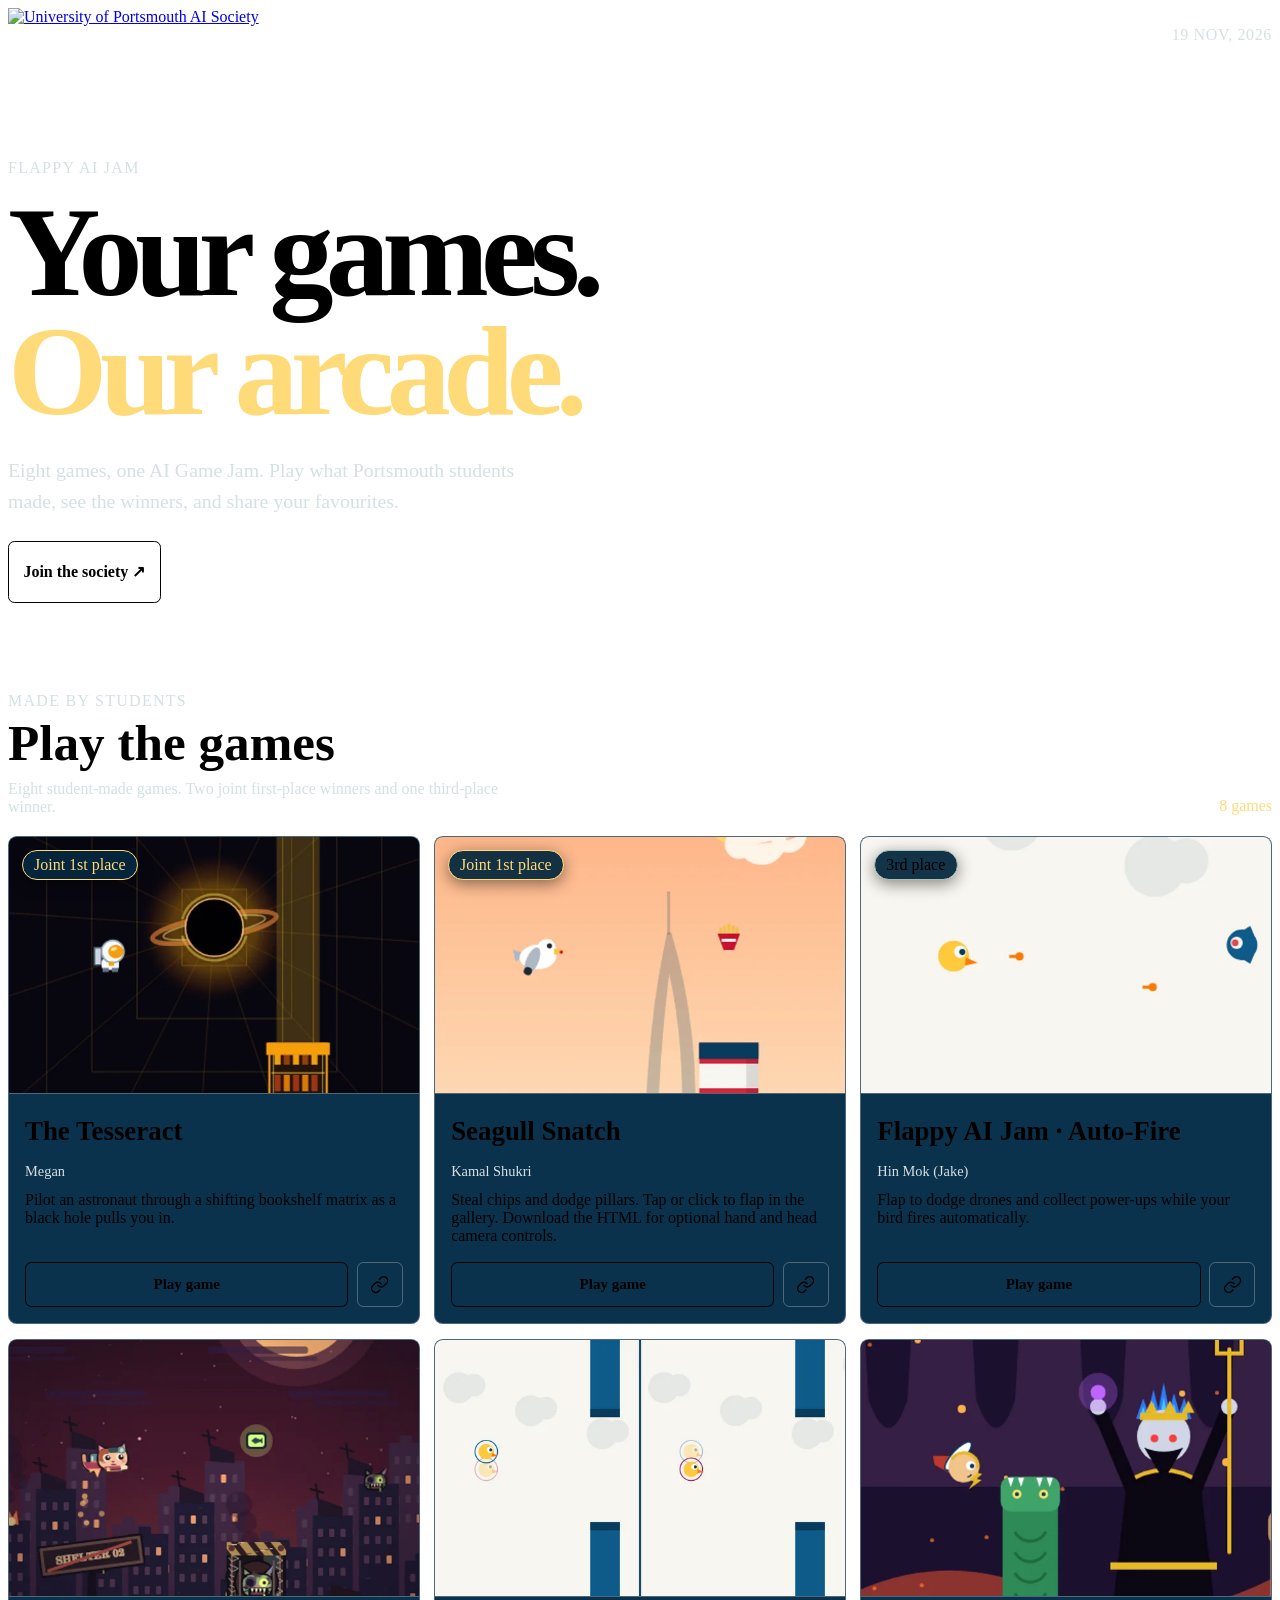
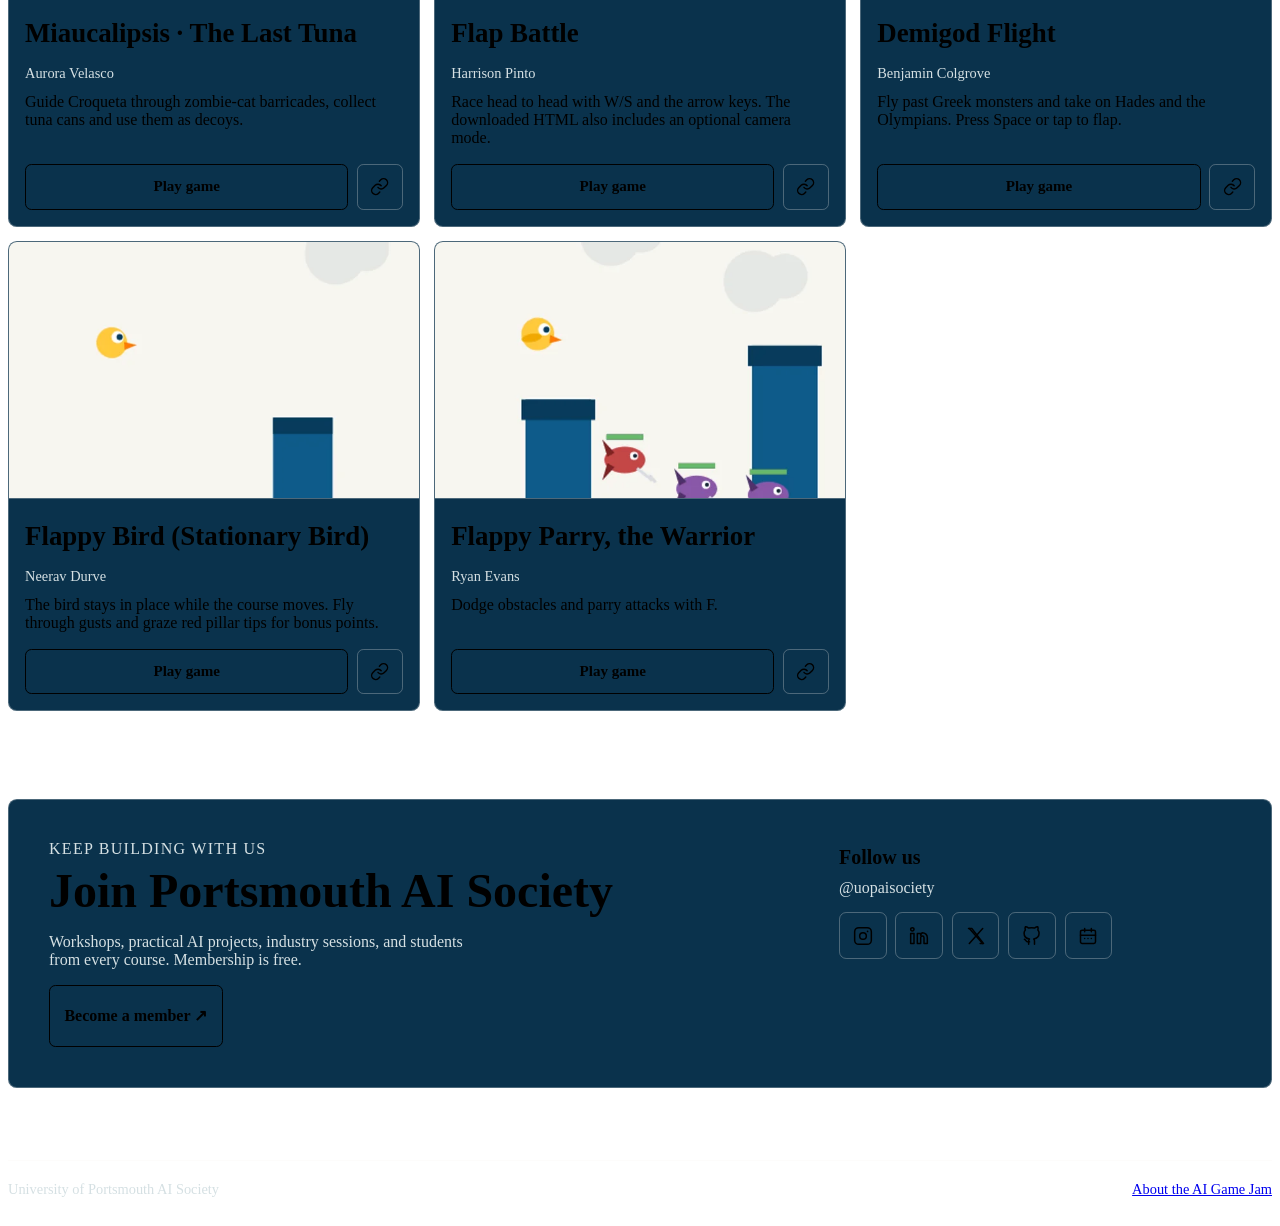
==== games.html @ a6f4c64a "Improve gallery loading fallback, compact date and icon-based social links" ====
<!doctype html>
<html lang="en-GB">
<head>
  <meta charset="utf-8">
  <meta name="viewport" content="width=device-width, initial-scale=1">
  <meta name="theme-color" content="#06283F">
  <meta name="description" content="Play and share every student-built game from the University of Portsmouth AI Society Flappy AI Jam.">
  <meta property="og:type" content="website">
  <meta property="og:title" content="Flappy AI Jam | Student Game Arcade">
  <meta property="og:description" content="Built by students at Portsmouth. Play the games, share your favourites, and join the AI Society.">
  <meta property="og:url" content="https://uopaisociety.github.io/flappy-ai-jam/games.html">
  <title>Play the Games · Flappy AI Jam · UoP AI Society</title>
  <link rel="icon" href="event/brand/icon.svg" type="image/svg+xml">
  <link rel="stylesheet" href="https://fonts.googleapis.com/css2?family=Inter:wght@400;500;600&family=Inter+Tight:wght@700;800&family=JetBrains+Mono:wght@500&display=swap">
  <link rel="stylesheet" href="event/brand/shell.css">
  <link rel="stylesheet" href="event/site.css">
  <link rel="stylesheet" href="event/games.css">
  <script type="module" src="event/games.js"></script>
</head>
<body data-animate>
  <div class="ambient" aria-hidden="true"></div>
  <header class="society-header">
    <a href="https://github.com/uopaisociety" aria-label="University of Portsmouth AI Society on GitHub">
      <img class="society-logo" src="event/brand/lockup.svg" width="1200" height="360" alt="University of Portsmouth AI Society">
    </a>
    <p class="games-header-date"><time datetime="2026-11-19">19 NOV, 2026</time></p>
  </header>
  <main class="wrap games-page">
    <section class="games-hero" aria-labelledby="games-title">
      <p class="meta">Flappy AI Jam</p>
      <h1 id="games-title">Your games.<br><span>Our arcade.</span></h1>
      <p class="intro">Eight games, one AI Game Jam. Play what Portsmouth students made, see the winners, and share your favourites.</p>
      <div class="games-hero-actions">
        <a class="action primary" href="https://upsu.net/groups/8F8DP/ai-society" target="_blank" rel="noopener noreferrer">Join the society ↗</a>
      </div>
    </section>
    <section class="section" id="all-games" aria-labelledby="gallery-title">
      <div class="games-heading">
        <div>
          <p class="meta">Made by students</p>
          <h2 class="section-title" id="gallery-title">Play the games</h2>
          <p class="section-intro">Eight student-made games. Two joint first-place winners and one third-place winner.</p>
        </div>
        <p class="games-count" id="games-count" aria-live="polite">8 games</p>
      </div>
      <p class="message" id="games-message" role="status" hidden></p>
      <div class="grid games-grid" id="games-grid">
        <article class="card games-card" data-build-id="megarrito">
          <div class="games-card-media">
            <img class="card-art" src="event/previews/megarrito.webp" width="640" height="400" loading="lazy" decoding="async" alt="">
            <span class="games-place-pill games-rank-1">Joint 1st place</span>
          </div>
          <div class="card-body">
            <h3>The Tesseract</h3>
            <p class="byline">Megan</p>
            <p>Pilot an astronaut through a shifting bookshelf matrix as a black hole pulls you in.</p>
            <div class="games-card-actions">
              <a class="action primary games-play-button" href="play.html?build=megarrito">Play game</a>
              <div class="games-copy-wrap">
                <a class="action games-copy-button" href="games.html?build=megarrito" aria-label="Copy link to The Tesseract" title="Copy link to The Tesseract"><svg viewBox="0 0 24 24" aria-hidden="true"><path d="M10 13a5 5 0 0 0 7.54.54l3-3a5 5 0 0 0-7.07-7.07l-1.72 1.71M14 11a5 5 0 0 0-7.54-.54l-3 3a5 5 0 0 0 7.07 7.07l1.71-1.71"/></svg></a>
                <span class="games-copy-feedback" role="status" aria-live="polite" hidden></span>
              </div>
            </div>
          </div>
        </article>
        <article class="card games-card" data-build-id="email--seagull-snatch">
          <div class="games-card-media">
            <img class="card-art" src="event/previews/email--seagull-snatch.webp" width="640" height="400" loading="lazy" decoding="async" alt="">
            <span class="games-place-pill games-rank-1">Joint 1st place</span>
          </div>
          <div class="card-body">
            <h3>Seagull Snatch</h3>
            <p class="byline">Kamal Shukri</p>
            <p>Steal chips and dodge pillars. Tap or click to flap in the gallery. Download the HTML for optional hand and head camera controls.</p>
            <div class="games-card-actions">
              <a class="action primary games-play-button" href="play.html?build=email--seagull-snatch">Play game</a>
              <div class="games-copy-wrap">
                <a class="action games-copy-button" href="games.html?build=email--seagull-snatch" aria-label="Copy link to Seagull Snatch" title="Copy link to Seagull Snatch"><svg viewBox="0 0 24 24" aria-hidden="true"><path d="M10 13a5 5 0 0 0 7.54.54l3-3a5 5 0 0 0-7.07-7.07l-1.72 1.71M14 11a5 5 0 0 0-7.54-.54l-3 3a5 5 0 0 0 7.07 7.07l1.71-1.71"/></svg></a>
                <span class="games-copy-feedback" role="status" aria-live="polite" hidden></span>
              </div>
            </div>
          </div>
        </article>
        <article class="card games-card" data-build-id="email--flappy-shooter">
          <div class="games-card-media">
            <img class="card-art" src="event/previews/email--flappy-shooter.webp" width="640" height="400" loading="lazy" decoding="async" alt="">
            <span class="games-place-pill games-rank-3">3rd place</span>
          </div>
          <div class="card-body">
            <h3>Flappy AI Jam · Auto-Fire</h3>
            <p class="byline">Hin Mok (Jake)</p>
            <p>Flap to dodge drones and collect power-ups while your bird fires automatically.</p>
            <div class="games-card-actions">
              <a class="action primary games-play-button" href="play.html?build=email--flappy-shooter">Play game</a>
              <div class="games-copy-wrap">
                <a class="action games-copy-button" href="games.html?build=email--flappy-shooter" aria-label="Copy link to Flappy AI Jam · Auto-Fire" title="Copy link to Flappy AI Jam · Auto-Fire"><svg viewBox="0 0 24 24" aria-hidden="true"><path d="M10 13a5 5 0 0 0 7.54.54l3-3a5 5 0 0 0-7.07-7.07l-1.72 1.71M14 11a5 5 0 0 0-7.54-.54l-3 3a5 5 0 0 0 7.07 7.07l1.71-1.71"/></svg></a>
                <span class="games-copy-feedback" role="status" aria-live="polite" hidden></span>
              </div>
            </div>
          </div>
        </article>
        <article class="card games-card" data-build-id="email--miaucalipsis">
          <div class="games-card-media">
            <img class="card-art" src="event/previews/email--miaucalipsis.webp" width="640" height="400" loading="lazy" decoding="async" alt="">
            
          </div>
          <div class="card-body">
            <h3>Miaucalipsis · The Last Tuna</h3>
            <p class="byline">Aurora Velasco</p>
            <p>Guide Croqueta through zombie-cat barricades, collect tuna cans and use them as decoys.</p>
            <div class="games-card-actions">
              <a class="action primary games-play-button" href="play.html?build=email--miaucalipsis">Play game</a>
              <div class="games-copy-wrap">
                <a class="action games-copy-button" href="games.html?build=email--miaucalipsis" aria-label="Copy link to Miaucalipsis · The Last Tuna" title="Copy link to Miaucalipsis · The Last Tuna"><svg viewBox="0 0 24 24" aria-hidden="true"><path d="M10 13a5 5 0 0 0 7.54.54l3-3a5 5 0 0 0-7.07-7.07l-1.72 1.71M14 11a5 5 0 0 0-7.54-.54l-3 3a5 5 0 0 0 7.07 7.07l1.71-1.71"/></svg></a>
                <span class="games-copy-feedback" role="status" aria-live="polite" hidden></span>
              </div>
            </div>
          </div>
        </article>
        <article class="card games-card" data-build-id="email--flap-battle">
          <div class="games-card-media">
            <img class="card-art" src="event/previews/email--flap-battle.webp" width="640" height="400" loading="lazy" decoding="async" alt="">
            
          </div>
          <div class="card-body">
            <h3>Flap Battle</h3>
            <p class="byline">Harrison Pinto</p>
            <p>Race head to head with W/S and the arrow keys. The downloaded HTML also includes an optional camera mode.</p>
            <div class="games-card-actions">
              <a class="action primary games-play-button" href="play.html?build=email--flap-battle">Play game</a>
              <div class="games-copy-wrap">
                <a class="action games-copy-button" href="games.html?build=email--flap-battle" aria-label="Copy link to Flap Battle" title="Copy link to Flap Battle"><svg viewBox="0 0 24 24" aria-hidden="true"><path d="M10 13a5 5 0 0 0 7.54.54l3-3a5 5 0 0 0-7.07-7.07l-1.72 1.71M14 11a5 5 0 0 0-7.54-.54l-3 3a5 5 0 0 0 7.07 7.07l1.71-1.71"/></svg></a>
                <span class="games-copy-feedback" role="status" aria-live="polite" hidden></span>
              </div>
            </div>
          </div>
        </article>
        <article class="card games-card" data-build-id="email--demigod-flight">
          <div class="games-card-media">
            <img class="card-art" src="event/previews/email--demigod-flight.webp" width="640" height="400" loading="lazy" decoding="async" alt="">
            
          </div>
          <div class="card-body">
            <h3>Demigod Flight</h3>
            <p class="byline">Benjamin Colgrove</p>
            <p>Fly past Greek monsters and take on Hades and the Olympians. Press Space or tap to flap.</p>
            <div class="games-card-actions">
              <a class="action primary games-play-button" href="play.html?build=email--demigod-flight">Play game</a>
              <div class="games-copy-wrap">
                <a class="action games-copy-button" href="games.html?build=email--demigod-flight" aria-label="Copy link to Demigod Flight" title="Copy link to Demigod Flight"><svg viewBox="0 0 24 24" aria-hidden="true"><path d="M10 13a5 5 0 0 0 7.54.54l3-3a5 5 0 0 0-7.07-7.07l-1.72 1.71M14 11a5 5 0 0 0-7.54-.54l-3 3a5 5 0 0 0 7.07 7.07l1.71-1.71"/></svg></a>
                <span class="games-copy-feedback" role="status" aria-live="polite" hidden></span>
              </div>
            </div>
          </div>
        </article>
        <article class="card games-card" data-build-id="email--stationary-bird">
          <div class="games-card-media">
            <img class="card-art" src="event/previews/email--stationary-bird.webp" width="640" height="400" loading="lazy" decoding="async" alt="">
            
          </div>
          <div class="card-body">
            <h3>Flappy Bird (Stationary Bird)</h3>
            <p class="byline">Neerav Durve</p>
            <p>The bird stays in place while the course moves. Fly through gusts and graze red pillar tips for bonus points.</p>
            <div class="games-card-actions">
              <a class="action primary games-play-button" href="play.html?build=email--stationary-bird">Play game</a>
              <div class="games-copy-wrap">
                <a class="action games-copy-button" href="games.html?build=email--stationary-bird" aria-label="Copy link to Flappy Bird (Stationary Bird)" title="Copy link to Flappy Bird (Stationary Bird)"><svg viewBox="0 0 24 24" aria-hidden="true"><path d="M10 13a5 5 0 0 0 7.54.54l3-3a5 5 0 0 0-7.07-7.07l-1.72 1.71M14 11a5 5 0 0 0-7.54-.54l-3 3a5 5 0 0 0 7.07 7.07l1.71-1.71"/></svg></a>
                <span class="games-copy-feedback" role="status" aria-live="polite" hidden></span>
              </div>
            </div>
          </div>
        </article>
        <article class="card games-card" data-build-id="email--flappy-parry">
          <div class="games-card-media">
            <img class="card-art" src="event/previews/email--flappy-parry.webp" width="640" height="400" loading="lazy" decoding="async" alt="">
            
          </div>
          <div class="card-body">
            <h3>Flappy Parry, the Warrior</h3>
            <p class="byline">Ryan Evans</p>
            <p>Dodge obstacles and parry attacks with F.</p>
            <div class="games-card-actions">
              <a class="action primary games-play-button" href="play.html?build=email--flappy-parry">Play game</a>
              <div class="games-copy-wrap">
                <a class="action games-copy-button" href="games.html?build=email--flappy-parry" aria-label="Copy link to Flappy Parry, the Warrior" title="Copy link to Flappy Parry, the Warrior"><svg viewBox="0 0 24 24" aria-hidden="true"><path d="M10 13a5 5 0 0 0 7.54.54l3-3a5 5 0 0 0-7.07-7.07l-1.72 1.71M14 11a5 5 0 0 0-7.54-.54l-3 3a5 5 0 0 0 7.07 7.07l1.71-1.71"/></svg></a>
                <span class="games-copy-feedback" role="status" aria-live="polite" hidden></span>
              </div>
            </div>
          </div>
        </article>
      </div>
      <label class="games-share-fallback" id="share-fallback" hidden>Copy the game link
        <input id="share-fallback-input" type="url" readonly>
      </label>
    </section>
    <section class="games-join panel" aria-labelledby="join-title">
      <div>
        <p class="meta">Keep building with us</p>
        <h2 id="join-title">Join Portsmouth AI Society</h2>
        <p>Workshops, practical AI projects, industry sessions, and students from every course. Membership is free.</p>
        <div class="actions">
          <a class="action primary" href="https://upsu.net/groups/8F8DP/ai-society" target="_blank" rel="noopener noreferrer">Become a member ↗</a>
        </div>
      </div>
      <div class="games-socials">
        <h3>Follow us</h3>
        <a class="games-social-handle" href="https://instagram.com/uopaisociety" target="_blank" rel="noopener noreferrer">@uopaisociety</a>
        <div class="games-social-links" aria-label="AI Society social accounts">
          <a class="games-social-button" href="https://instagram.com/uopaisociety" target="_blank" rel="noopener noreferrer" aria-label="Instagram" title="Instagram"><svg viewBox="0 0 24 24" aria-hidden="true"><rect width="20" height="20" x="2" y="2" rx="5"/><circle cx="12" cy="12" r="4"/><circle cx="17.5" cy="6.5" r="1" fill="currentColor" stroke="none"/></svg></a>
          <a class="games-social-button" href="https://linkedin.com/company/aisocietyuop" target="_blank" rel="noopener noreferrer" aria-label="LinkedIn" title="LinkedIn"><svg viewBox="0 0 24 24" aria-hidden="true"><path d="M16 8a6 6 0 0 1 6 6v7h-4v-7a2 2 0 0 0-4 0v7h-4V9h4v2a6 6 0 0 1 2-3Z"/><rect width="4" height="12" x="2" y="9"/><circle cx="4" cy="4" r="2"/></svg></a>
          <a class="games-social-button" href="https://x.com/uopaisociety" target="_blank" rel="noopener noreferrer" aria-label="X" title="X"><svg viewBox="0 0 24 24" aria-hidden="true"><path d="M4 3 20 21M20 3 4 21"/><path d="M3 3h4l14 18h-4"/></svg></a>
          <a class="games-social-button" href="https://github.com/uopaisociety" target="_blank" rel="noopener noreferrer" aria-label="GitHub" title="GitHub"><svg viewBox="0 0 24 24" aria-hidden="true"><path d="M9 19c-4.3 1.4-4.3-2.5-6-3m12 6v-3.87a3.37 3.37 0 0 0-.94-2.61c3.14-.35 6.44-1.54 6.44-7A5.44 5.44 0 0 0 19 4.77 5.07 5.07 0 0 0 18.91 1S17.73.65 15 2.48a13.38 13.38 0 0 0-7 0C5.27.65 4.09 1 4.09 1A5.07 5.07 0 0 0 4 4.77a5.44 5.44 0 0 0-1.5 3.78c0 5.42 3.3 6.61 6.44 7A3.37 3.37 0 0 0 8 18.13V22"/></svg></a>
          <a class="games-social-button" href="https://luma.com/uopaisociety" target="_blank" rel="noopener noreferrer" aria-label="Events on Luma" title="Events on Luma"><svg viewBox="0 0 24 24" aria-hidden="true"><rect x="3" y="5" width="18" height="16" rx="2"/><path d="M16 3v4M8 3v4M3 11h18M8 15h.01M12 15h.01M16 15h.01"/></svg></a>
        </div>
      </div>
    </section>
  </main>
  <footer class="site-footer">
    <div class="wrap"><span>University of Portsmouth AI Society</span><a href="showcase.html">About the AI Game Jam</a></div>
  </footer>
  <dialog id="games-player" aria-labelledby="games-player-title">
    <div class="dialog-bar">
      <a class="action primary" id="games-player-full" target="_blank" rel="noopener noreferrer">Open full game in new tab ↗</a>
      <form method="dialog"><button type="submit">Close</button></form>
    </div>
    <div class="dialog-grid">
      <div class="frame-box" id="games-frame-box"><p class="frame-message" id="games-frame-status" role="status">Loading game…</p></div>
      <div class="dialog-copy">
        <h2 id="games-player-title"></h2>
        <p class="byline" id="games-player-builder"></p>
        <p id="games-player-description"></p>
        <p class="games-player-tip">For a larger view and keyboard controls, choose <strong>Open full game in new tab</strong>.</p>
        <button type="button" id="games-player-share">Copy game link</button>
        <p class="games-player-copy-status" id="games-player-copy-status" role="status" hidden></p>
      </div>
    </div>
  </dialog>
  <noscript><p class="wrap message">The game list is visible. Enable JavaScript to play games on the page and copy share links directly.</p></noscript>
  <script>
    // Keep the pre-rendered gallery useful if the richer module cannot load.
    document.getElementById("games-grid").addEventListener("click", async function (event) {
      const link = event.target.closest("a.games-copy-button");
      if (!link) return;
      event.preventDefault();
      const message = link.parentElement.querySelector(".games-copy-feedback");
      try {
        await navigator.clipboard.writeText(link.href);
        message.textContent = "Link copied!";
        message.hidden = false;
        link.classList.add("is-copied");
        setTimeout(() => { message.hidden = true; link.classList.remove("is-copied"); }, 3000);
      } catch {
        const input = document.getElementById("share-fallback-input");
        input.value = link.href;
        document.getElementById("share-fallback").hidden = false;
        input.select();
        message.textContent = "Copy the link below";
        message.hidden = false;
      }
    });
  </script>

</body>
</html>
---- event/site.css ----
:root {
  --ink: #102331;
  --line: rgb(247 245 240 / .28);
  --panel: #0a324c;
  --muted: #d5e0e3;
  --gold: #ffda79;
  --sea: #287d9b;
  --sage: #a7bfb4;
}
h1, h2, h3, p, figure { margin: 0; }
button, input, select { font: inherit; color: inherit; }
button, a { touch-action: manipulation; }
button:disabled { opacity: .55; cursor: default; }
.wrap { width: min(100% - var(--gutter) * 2, 76rem); margin-inline: auto; }
.meta { font: 500 .77rem/1.45 var(--mono); letter-spacing: .08em; color: var(--muted); text-transform: uppercase; }
.action, button {
  display: inline-flex;
  align-items: center;
  justify-content: center;
  gap: .55em;
  min-height: 2.75rem;
  padding: .5rem .9rem;
  border: 1px solid var(--line);
  border-radius: .4rem;
  background: var(--deep);
  color: var(--cream);
  text-decoration: none;
  font-weight: 600;
  cursor: pointer;
}
.action:hover, button:not(:disabled):hover { border-color: var(--cream); background: var(--navy); }
.primary { color: var(--deep); background: var(--cream); border-color: var(--cream); }
.primary:hover { color: var(--cream); }
.actions { display: flex; flex-wrap: wrap; gap: .6rem; }
.hero {
  display: grid;
  align-items: center;
  grid-template-columns: minmax(0, 1fr) minmax(17rem, .7fr);
  gap: clamp(1.5rem, 5vw, 5rem);
  padding-block: clamp(2.5rem, 7vh, 5.5rem) clamp(2rem, 5vw, 4rem);
}
.hero h1, .page-title {
  font-size: clamp(3rem, 7vw, 6.5rem);
  line-height: .96;
  font-weight: 800;
  letter-spacing: -.055em;
  margin: .7rem 0 1.2rem;
}
.hero h1 span { display: block; font-size: .53em; margin-top: .23em; color: var(--gold); letter-spacing: -.03em; }
.intro { font-size: clamp(1rem, 1.7vw, 1.24rem); line-height: 1.55; max-width: 44ch; color: var(--muted); }
.hero-venue { margin-top: .35rem; color: var(--muted); font-size: .92rem; }
.hero .actions { margin-top: 1.5rem; }
.hero-game {
  display: grid;
  position: relative;
  min-width: 0;
  border: 1px solid var(--line);
  border-radius: .55rem;
  overflow: hidden;
  background: var(--deep);
  text-decoration: none;
  box-shadow: 0 20px 60px #06283f5e;
}
.hero-game:hover { border-color: var(--cream); }
.hero-game img { width: 100%; aspect-ratio: 1.62; height: auto; object-fit: cover; display: block; }
.hero-game > span { padding: .75rem 1rem; display: flex; justify-content: space-between; align-items: center; gap: .5rem; font-weight: 600; }
.jump {
  display: grid;
  grid-template-columns: repeat(4, minmax(0, 1fr));
  margin-bottom: clamp(2rem, 5vw, 4.25rem);
  border-block: 1px solid var(--line);
  background: var(--deep);
}
.jump a { padding: .8rem 1rem; text-decoration: none; font-weight: 600; }
.jump a + a { border-left: 1px solid var(--line); }
.jump a:hover { background: var(--navy); text-decoration: underline; }
.section { padding-bottom: clamp(2.5rem, 7vw, 5.5rem); scroll-margin-top: 1.5rem; }
.section-title { font-size: clamp(1.9rem, 4vw, 3.5rem); font-weight: 800; line-height: 1.05; margin-bottom: .65rem; }
.section-intro { color: var(--muted); max-width: 64ch; margin-bottom: 1.25rem; }
.grid { display: grid; grid-template-columns: repeat(auto-fit, minmax(min(100%, 18rem), 1fr)); gap: .9rem; }
.panel, .card, .message { border: 1px solid var(--line); border-radius: .55rem; background: var(--panel); }
.panel { padding: clamp(1rem, 2.2vw, 1.55rem); }
.panel h3, .card h3 { font-size: 1.45rem; line-height: 1.12; margin: .35rem 0; overflow-wrap: anywhere; }
.panel p + p { margin-top: .5rem; }
.panel .actions { margin-top: 1rem; }
.panel ol { margin-block: .6rem 0; padding-inline-start: 1.2rem; }
.panel li + li { margin-top: .35rem; }
.ides { display: flex; flex-wrap: wrap; gap: .55rem 1rem; margin-top: 1rem; }
.ides a { font-weight: 600; }
.gallery-bar { display: flex; justify-content: space-between; align-items: center; flex-wrap: wrap; gap: .7rem; margin-bottom: 1rem; }
.filters { display: flex; flex-wrap: wrap; gap: .4rem; }
.filters button[aria-pressed="true"] { background: var(--cream); color: var(--deep); }
.card { overflow: hidden; display: flex; flex-direction: column; min-width: 0; }
.card-art { display: block; width: 100%; aspect-ratio: 8 / 5; height: auto; object-fit: cover; border-bottom: 1px solid var(--line); }
.card-body { display: flex; flex-direction: column; align-items: start; gap: .65rem; padding: 1rem; flex: 1; }
.card p, .dialog-copy p { overflow-wrap: anywhere; }
.byline { color: var(--muted); font-size: .9rem; }
.byline a { margin-inline-start: .55em; }
.badges { display: flex; flex-wrap: wrap; gap: .35rem; }
.badge { padding: .16rem .4rem; border: 1px solid var(--line); color: var(--muted); font: 500 .73rem/1.4 var(--mono); }
.badge.winner { border-color: var(--gold); color: var(--gold); }
details { width: 100%; border-top: 1px solid var(--line); }
summary { padding-top: .6rem; cursor: pointer; font-weight: 600; }
pre { margin: .5rem 0 0; padding: .7rem; background: var(--deep); white-space: pre-wrap; overflow-wrap: anywhere; font: .85rem/1.5 var(--mono); }
.launch { margin-top: auto; }
.message { padding: 1rem; color: var(--muted); }
.site-footer { background: var(--deep); border-top: 1px solid var(--line); padding-block: 1.25rem; font-size: .9rem; color: var(--muted); }
.site-footer .wrap { display: flex; justify-content: space-between; flex-wrap: wrap; gap: .6rem 1.25rem; }
dialog { width: min(100% - 1rem, 60rem); max-height: calc(100dvh - 1rem); padding: 0; border: 1px solid var(--line); border-radius: .5rem; color: var(--cream); background: var(--deep); }
dialog::backdrop { background: rgb(6 24 36 / .89); }
.dialog-bar { display: flex; align-items: center; justify-content: space-between; gap: .5rem; padding: .65rem 1rem; border-bottom: 1px solid var(--line); }
.dialog-grid { display: grid; grid-template-columns: auto 1fr; gap: 1.1rem; align-items: start; padding: 1rem; }
.frame-box { position: relative; width: min(480px, 57vw, max(240px, (100dvh - 7rem) * .75)); aspect-ratio: 3 / 4; overflow: hidden; background: var(--ink); outline: 1px solid var(--line); }
.frame-box iframe { position: absolute; inset: 0; border: 0; width: 480px; height: 640px; transform-origin: top left; transform: scale(var(--frame-scale, 1)); }
.frame-message { position: absolute; inset: 0; display: grid; align-content: center; text-align: center; padding: 1rem; }
.dialog-copy { min-width: 0; display: grid; gap: .8rem; justify-items: start; }
.dialog-copy h2 { font-size: clamp(1.45rem, 3vw, 2.25rem); line-height: 1.08; overflow-wrap: anywhere; }
.dialog-copy .action, .dialog-copy button { width: 100%; }
#share-url { width: 100%; padding: .55rem; background: var(--deep); border: 1px solid var(--line); }
.vote-page { padding-block: clamp(2rem, 5vw, 4.5rem); }
.vote-page .intro { margin-bottom: 1.25rem; }
.ballot-panel { max-width: 48rem; }
#online-vote p { margin-top: .65rem; }
.projector-choices { margin-bottom: 1rem; }
.projector-choices ol { max-height: 12rem; overflow: auto; overflow-wrap: anywhere; }
.vote-status { margin-bottom: 1rem; }
fieldset { border: 0; padding: 0; margin: 0 0 .9rem; min-width: 0; }
legend { font-weight: 600; margin-bottom: .65rem; }
.choices { display: grid; gap: .55rem; }
.choice { display: grid; grid-template-columns: auto minmax(0, 1fr) auto; align-items: center; gap: .65rem; padding: .65rem; border: 1px solid var(--line); border-radius: .4rem; }
.choice:has(:checked) { border-color: var(--cream); background: var(--deep); }
.choice label { cursor: pointer; }
.choice label, .choice span { overflow-wrap: anywhere; }
.choice small { display: block; color: var(--muted); }
.choice input { accent-color: var(--cream); }
.vote-code { margin-top: 1rem; }
.vote-code input { width: 100%; margin-top: .4rem; background: var(--deep); padding: .6rem; border: 1px solid var(--line); border-radius: .35rem; }
.qr { display: block; width: min(100%, 21rem); height: auto; image-rendering: pixelated; border-radius: .35rem; }
.projector-wrap { display: grid; grid-template-columns: minmax(0, 1fr) auto; gap: clamp(1.25rem, 5vw, 5rem); align-items: center; min-height: 68svh; }
.projector-wrap .qr { width: min(44vw, 54svh, 37rem); }
.projector-wrap .intro { margin-bottom: 1.2rem; }
.vote-games { margin-top: 1rem; }
.vote-games details { border-top: 0; }
.vote-games summary { padding-top: 0; font-size: 1.1rem; }
.vote-games details[open] > summary, .vote-projector-games[open] > summary { margin-bottom: .9rem; }
.vote-games .section-intro { margin-bottom: 1rem; }
.vote-games-status { color: var(--muted); }
.vote-game-list { display: grid; grid-template-columns: repeat(auto-fit, minmax(min(100%, 19rem), 1fr)); gap: .65rem; }
.vote-game { min-width: 0; padding: .75rem; display: flex; align-items: center; justify-content: space-between; gap: .8rem; border: 1px solid var(--line); border-radius: .4rem; background: var(--deep); }
.vote-game h3 { font-size: 1.1rem; line-height: 1.2; overflow-wrap: anywhere; }
.vote-game p { color: var(--muted); font-size: .88rem; margin-top: .25rem; overflow-wrap: anywhere; }
.vote-game button { flex: none; }
.projector-choices li { display: flex; justify-content: space-between; align-items: center; gap: .7rem; }
.projector-choices li + li { margin-top: .4rem; }
.projector-choices li button { flex: none; }
.vote-projector-games { max-width: 48rem; }
@media (max-width: 46rem) {
  .hero, .projector-wrap { grid-template-columns: minmax(0, 1fr); }
  .hero { gap: 1.65rem; }
  .jump { display: flex; flex-wrap: wrap; }
  .jump a { padding: .55rem .7rem; }
  .jump a + a { border-left: 0; }
  .projector-wrap .qr { width: min(100%, 21rem); }
}
@media (max-width: 43rem) {
  .dialog-grid { grid-template-columns: minmax(0, 1fr); justify-items: center; }
  .frame-box { width: min(100%, 480px, max(235px, (100dvh - 11rem) * .75)); }
  .dialog-copy { width: 100%; }
}
.section-actions { margin-top: 1.15rem; margin-bottom: .55rem; }
#award-list .action { margin-top: .85rem; }
#setup details, #sprint details, #submit details { margin-top: 1rem; }
#setup details p, #sprint details p, #submit details p { margin-top: .65rem; }
#starter-status:not(:empty), #change-status:not(:empty) { margin-top: .65rem; }
#starter-fallback { display: block; margin-top: .7rem; }
#starter-prompt {
  display: block; width: 100%; margin-top: .3rem; padding: .6rem;
  color: var(--cream); background: var(--deep); border: 1px solid var(--line); border-radius: .35rem;
  font: .88rem/1.45 var(--mono);
}
blockquote {
  margin: .85rem 0 0; padding: .65rem .9rem;
  border-left: 3px solid var(--gold); background: var(--deep);
}
.frame-box.external-preview { aspect-ratio: auto; min-height: 7rem; }
---- event/games.css ----
.games-page { padding-bottom: 4.5rem; }
.games-header-date { color: var(--muted); font: 500 clamp(.7rem, 1.2vw, .9rem)/1.4 var(--mono); text-align: right; letter-spacing: .04em; }
.games-hero { padding: clamp(3rem, 9vw, 7.5rem) 0 clamp(3rem, 7vw, 6rem); max-width: 58rem; }
.games-hero h1 { font-size: clamp(3.7rem, 10vw, 8.5rem); line-height: .93; letter-spacing: -.06em; font-weight: 800; margin: 1rem 0 1.5rem; }
.games-hero h1 span { color: var(--gold); }
.games-hero .intro { max-width: 53ch; }
.games-hero-actions { display: flex; gap: .8rem; flex-wrap: wrap; margin-top: 1.5rem; }
.games-heading { display: flex; justify-content: space-between; align-items: end; gap: 1rem; flex-wrap: wrap; }
.games-heading .section-title { margin-top: .35rem; }
.games-count { font: 500 .85rem/1.4 var(--mono); color: var(--gold); padding-bottom: 1.3rem; }
.games-grid { grid-template-columns: repeat(auto-fit, minmax(min(100%, 20rem), 1fr)); }
.games-card { background: var(--panel); }
.games-card .card-body { gap: .7rem; }
.games-card .card-body h3 { font-size: clamp(1.4rem, 2.1vw, 1.8rem); }
.games-card-media { position: relative; flex: none; }
.games-card-media .card-art { width: 100%; aspect-ratio: 8 / 5; object-fit: cover; }
.games-place-pill { position: absolute; top: .8rem; left: .8rem; padding: .32rem .7rem; background: #06283ff0; border: 1px solid var(--gold); border-radius: 999px; color: var(--gold); font: 700 .78rem/1.3 var(--sans); box-shadow: 0 4px 16px #0007; }
.games-place-pill.games-rank-3 { color: var(--cream); border-color: var(--sage); }
.games-card-placeholder { display: grid; align-content: center; justify-items: center; gap: .3rem; background: radial-gradient(circle at 75% 12%, #287d9b88, transparent 60%), var(--deep); border-bottom: 1px solid var(--line); aspect-ratio: 8 / 5; padding: 2rem; text-align: center; }
.games-card-placeholder span { color: var(--gold); font: 600 .85rem var(--mono); text-transform: uppercase; letter-spacing: .1em; }
.games-card-actions { display: flex; align-items: stretch; gap: .55rem; width: 100%; margin-top: auto; padding-top: .35rem; }
.games-card-actions button { font-size: .94rem; }
.games-play-button { flex: 1 1 auto; min-width: 0; }
.games-copy-wrap { flex: none; position: relative; }
.games-copy-button { display: grid; place-items: center; width: 2.85rem; min-height: 2.85rem; padding: 0; }
.games-copy-button svg { width: 1.2rem; height: 1.2rem; fill: none; stroke: currentColor; stroke-width: 1.8; stroke-linecap: round; stroke-linejoin: round; }
.games-copy-button.is-copied { border-color: var(--gold); color: var(--gold); }
.games-copy-feedback { position: absolute; bottom: calc(100% + .45rem); right: 0; z-index: 3; white-space: nowrap; color: var(--deep); background: var(--gold); border-radius: .35rem; padding: .3rem .55rem; font: 600 .76rem/1.3 var(--sans); box-shadow: 0 3px 12px #0005; }
.games-share-fallback:not([hidden]) { display: grid; gap: .4rem; margin-top: .6rem; max-width: 45rem; }
.games-share-fallback input { width: 100%; background: var(--deep); border: 1px solid var(--line); border-radius: .3rem; padding: .65rem; }
.games-join { display: grid; grid-template-columns: minmax(0, 1.45fr) minmax(15rem, .75fr); gap: 2rem; align-items: start; padding: clamp(1.25rem, 4vw, 2.5rem); }
.games-join h2 { font-size: clamp(2rem, 4vw, 3rem); line-height: 1.05; margin: .5rem 0 1rem; }
.games-join p:not(.meta) { color: var(--muted); max-width: 54ch; }
.games-socials { display: grid; align-content: start; justify-items: start; gap: .55rem; }
.games-socials h3 { font-size: 1.25rem; margin-bottom: .1rem; }
.games-social-handle { color: var(--muted); font: 600 1.05rem/1.3 var(--sans); text-decoration: none; }
.games-social-handle:hover { color: var(--cream); }
.games-social-links { display: flex; flex-wrap: wrap; gap: .55rem; margin-top: .4rem; }
.games-social-button { display: grid; place-items: center; width: 2.85rem; height: 2.85rem; border-radius: .45rem; border: 1px solid var(--line); background: var(--deep); color: var(--cream); transition: border-color .15s ease, background .15s ease; }
.games-social-button:hover { border-color: var(--cream); background: var(--navy); }
.games-social-button svg { width: 1.25rem; height: 1.25rem; fill: none; stroke: currentColor; stroke-width: 1.8; stroke-linecap: round; stroke-linejoin: round; }
.games-player-tip { font-size: .9rem; color: var(--muted); }
#games-player-share { width: 100%; }
.games-player-copy-status { color: var(--gold); font-size: .88rem; }
@media (max-width: 48rem) { .games-join { grid-template-columns: 1fr; } }
/* Standalone full-size game player */
.game-full-page { min-height: 100dvh; display: flex; flex-direction: column; }
.game-full-header { display: flex; align-items: center; justify-content: space-between; flex-wrap: wrap; gap: .75rem; padding: .8rem clamp(1rem, 3vw, 2.5rem); border-bottom: 1px solid var(--line); background: var(--deep); }
.game-full-title { flex: 1; min-width: 12rem; text-align: center; }
.game-full-title h1 { font-size: clamp(1rem, 2.4vw, 1.55rem); line-height: 1.15; }
.game-full-title p { color: var(--muted); font-size: .8rem; }
.game-full-actions { display: flex; gap: .5rem; flex-wrap: wrap; }
.game-full-main { flex: 1; position: relative; display: flex; justify-content: center; align-items: center; min-height: 65dvh; background: #061a29; }
.game-full-main iframe { display: block; width: 100%; height: 100%; position: absolute; inset: 0; border: 0; background: #081c2a; }
.game-full-main iframe[hidden] { display: none; }
.game-full-status { position: relative; z-index: 1; max-width: 36rem; text-align: center; padding: 2rem; color: var(--muted); }
.game-full-external { text-align: center; padding: 2rem; }
.game-full-external p { margin-bottom: 1rem; }
.game-full-feedback { padding: .5rem 1rem; text-align: center; }
#game-share-fallback:not([hidden]) { width: min(100% - 2rem, 45rem); margin: .5rem auto; padding: .7rem; border: 1px solid var(--line); background: var(--deep); }
@media (max-width: 40rem) { .game-full-header { justify-content: center; } .game-full-title { order: -1; flex-basis: 100%; } }
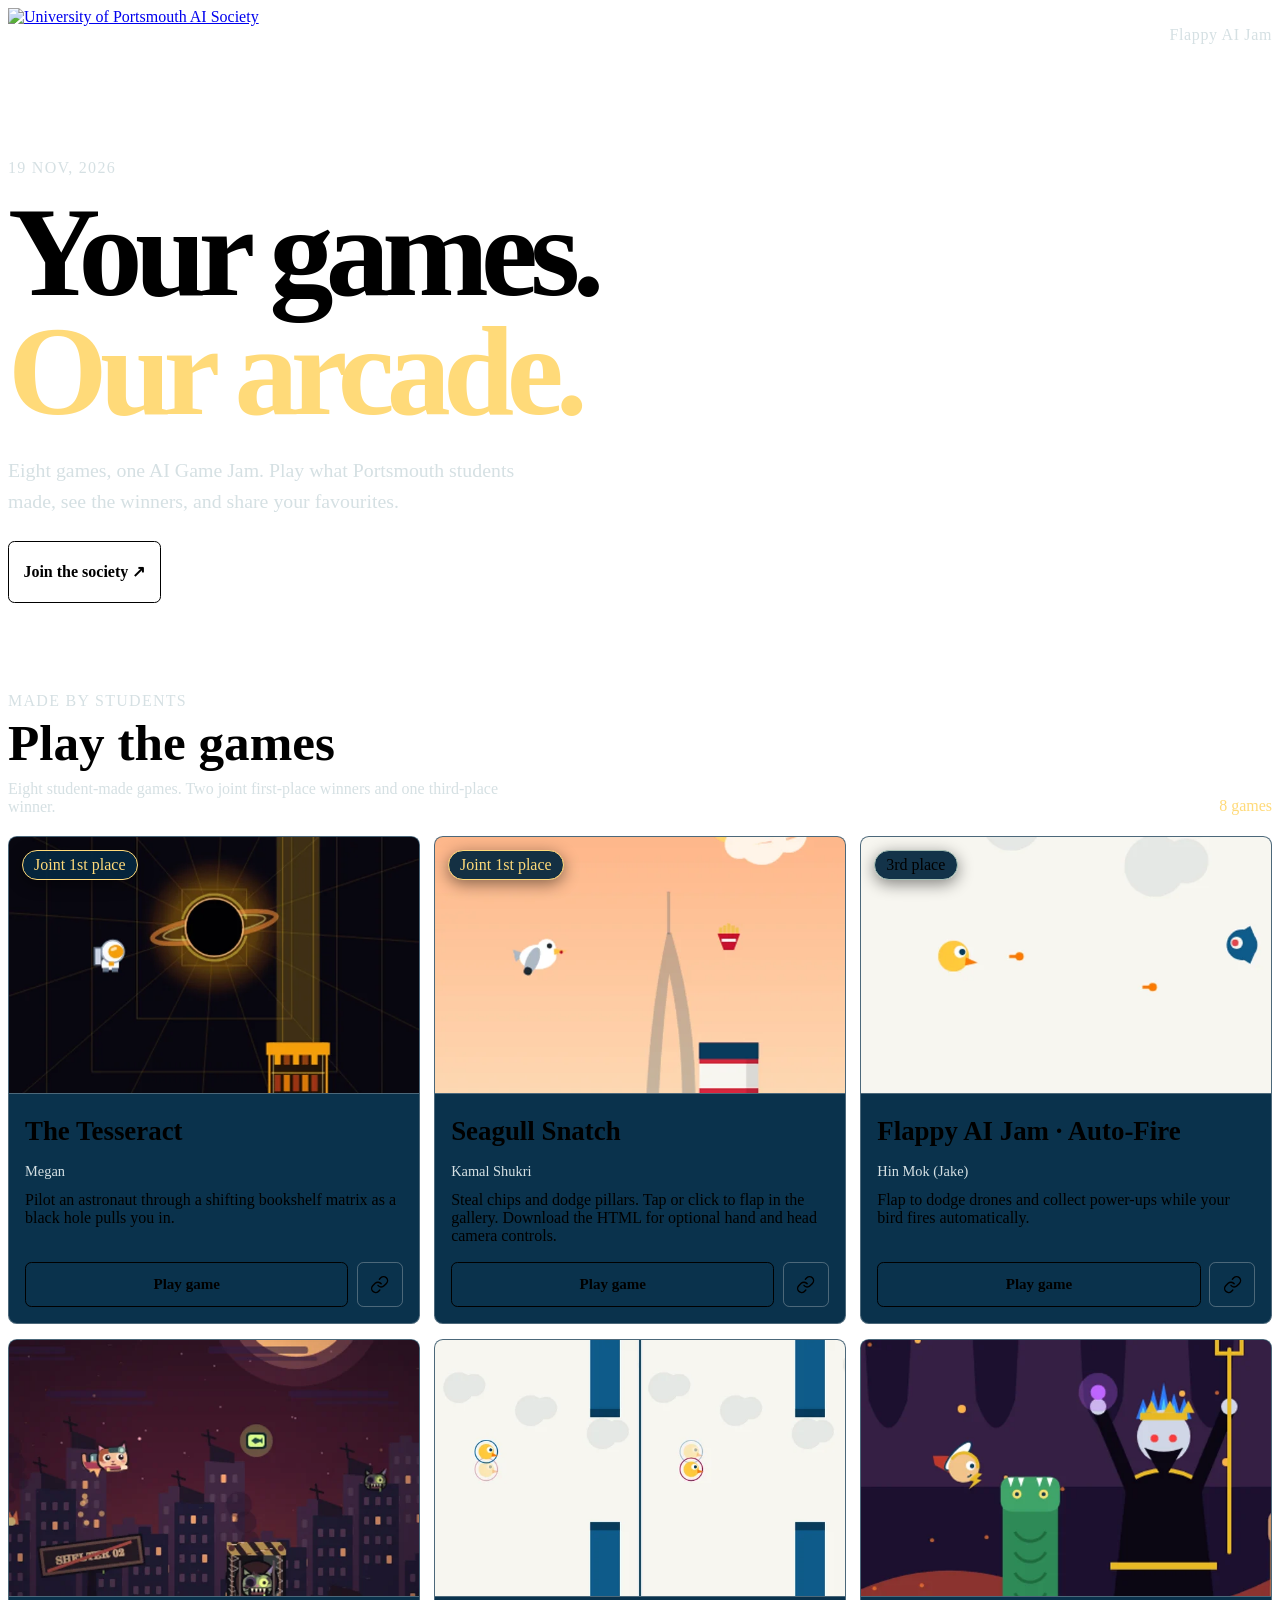
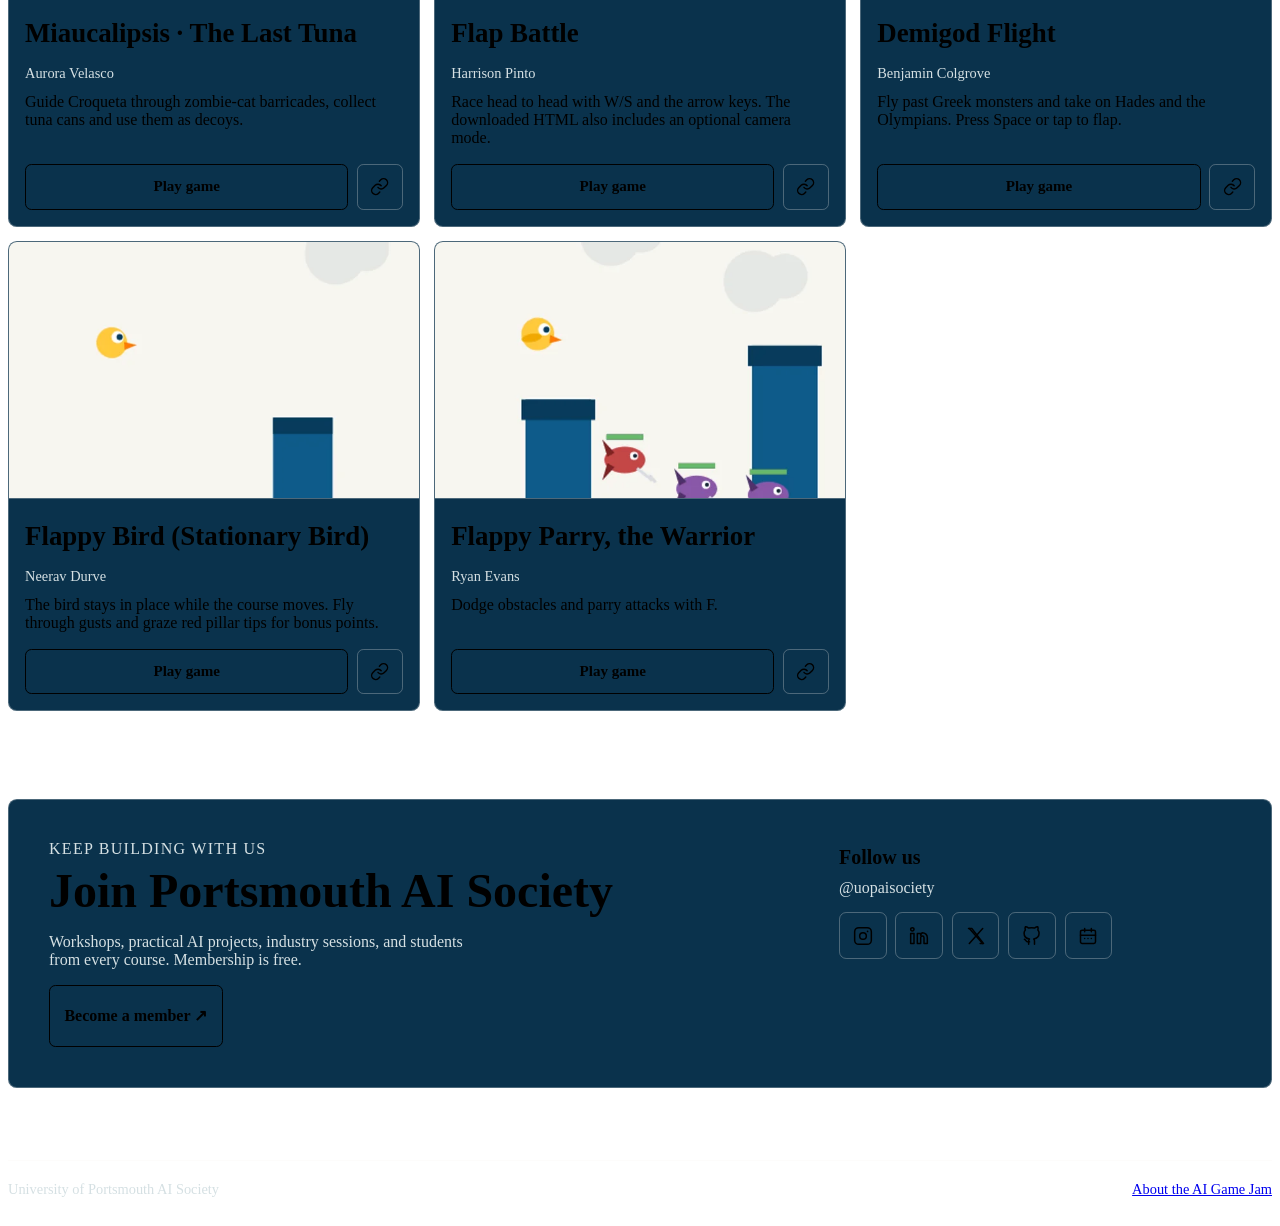
==== commit 94f299e0: "Place compact event date above arcade title and event name in header" ====
--- a/games.html
+++ b/games.html
@@ -23,11 +23,11 @@
     <a href="https://github.com/uopaisociety" aria-label="University of Portsmouth AI Society on GitHub">
       <img class="society-logo" src="event/brand/lockup.svg" width="1200" height="360" alt="University of Portsmouth AI Society">
     </a>
-    <p class="games-header-date"><time datetime="2026-11-19">19 NOV, 2026</time></p>
+    <p class="games-header-date">Flappy AI Jam</p>
   </header>
   <main class="wrap games-page">
     <section class="games-hero" aria-labelledby="games-title">
-      <p class="meta">Flappy AI Jam</p>
+      <p class="meta"><time datetime="2026-11-19">19 NOV, 2026</time></p>
       <h1 id="games-title">Your games.<br><span>Our arcade.</span></h1>
       <p class="intro">Eight games, one AI Game Jam. Play what Portsmouth students made, see the winners, and share your favourites.</p>
       <div class="games-hero-actions">
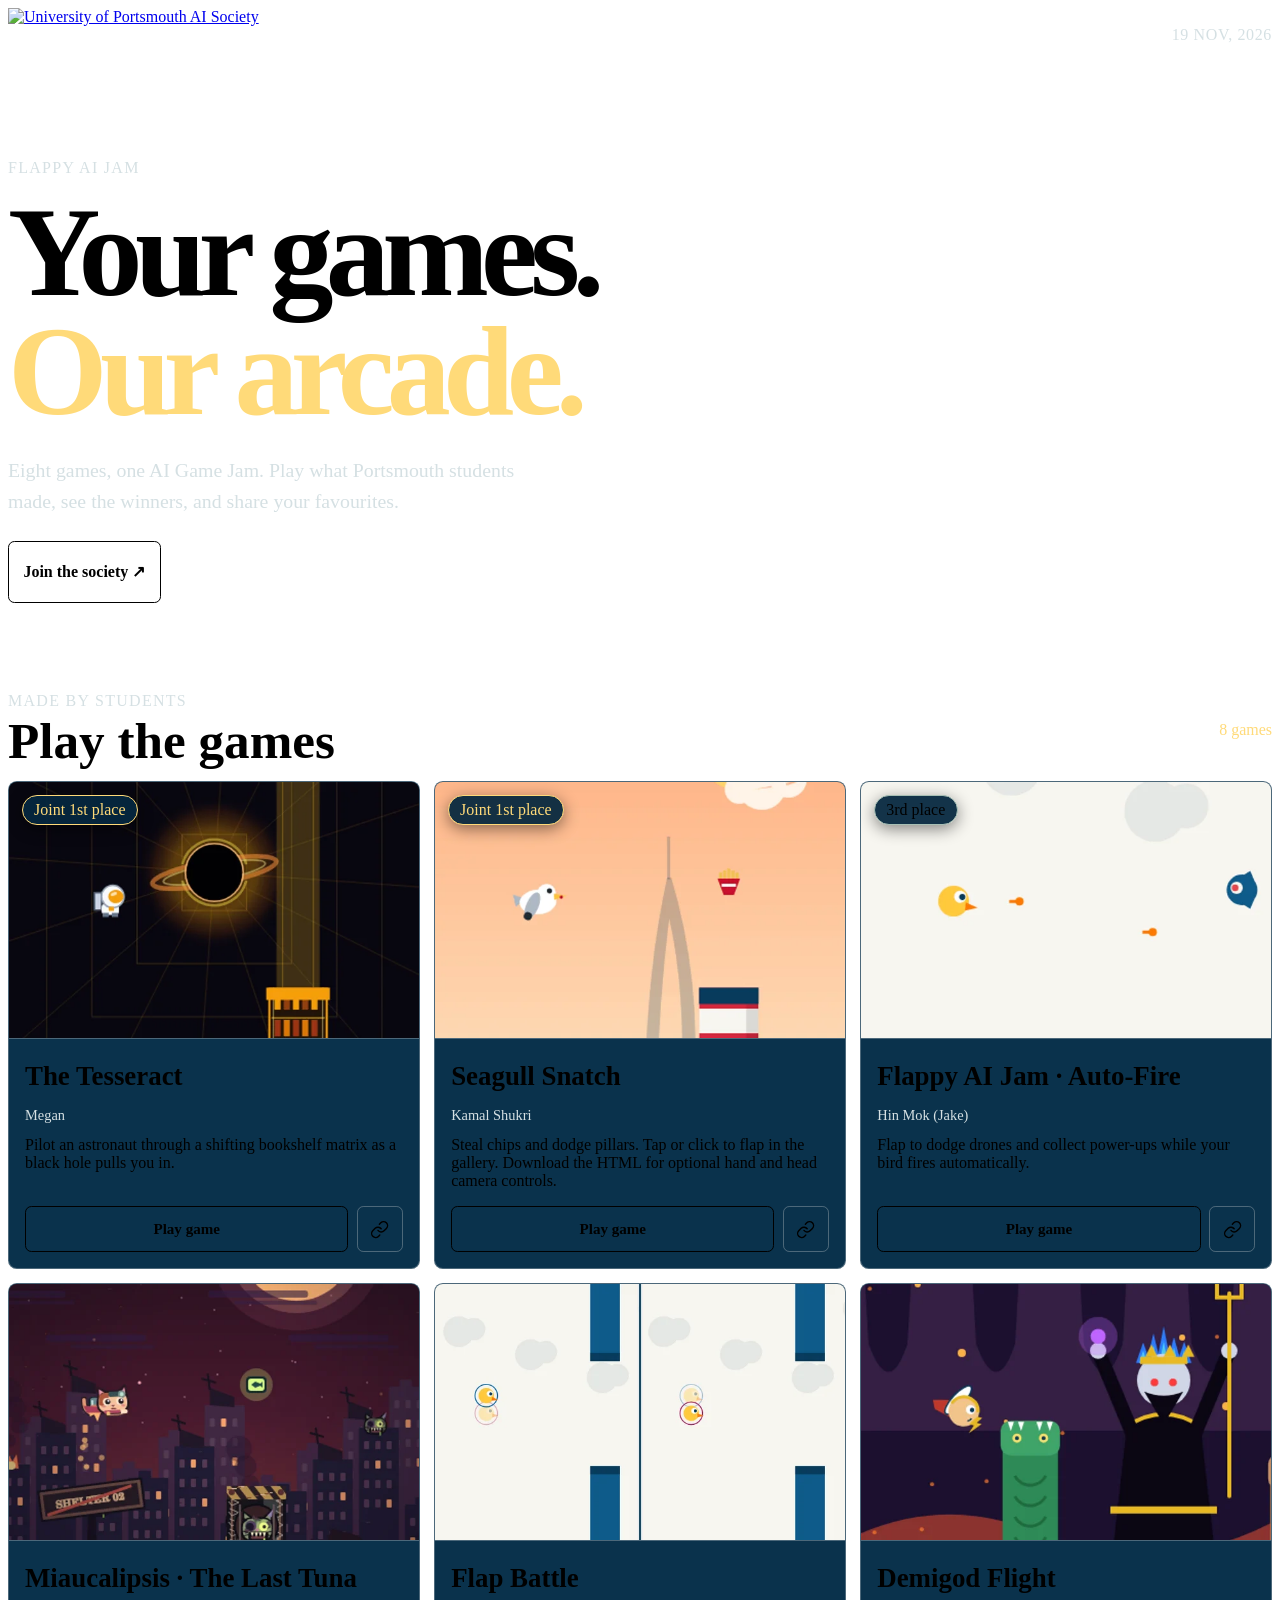
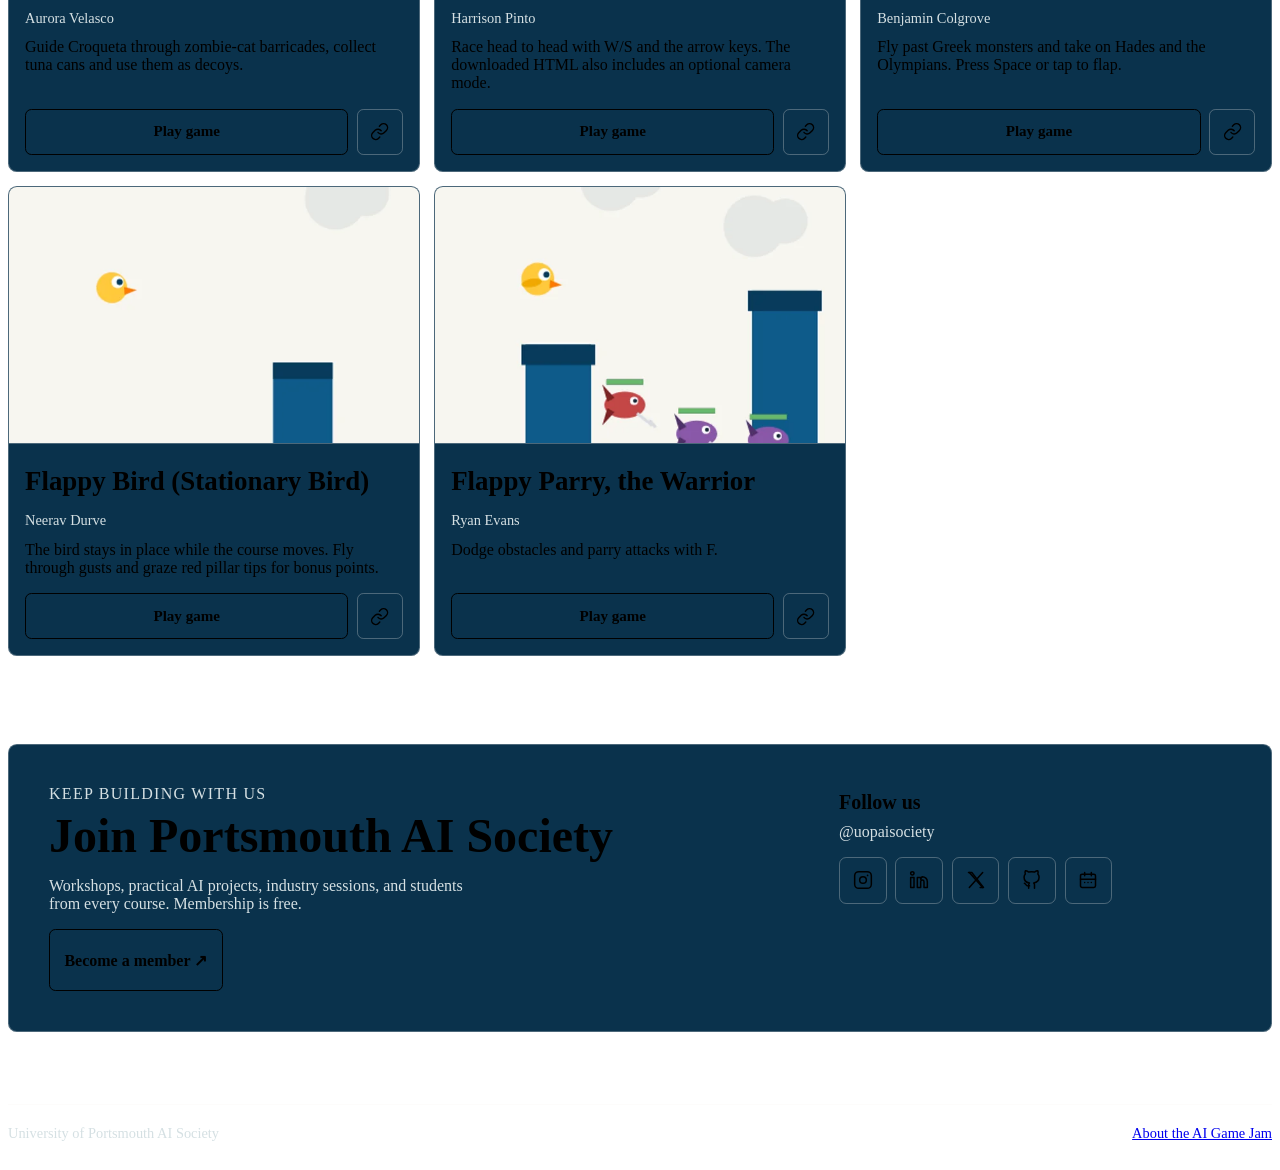
==== commit 55840023: "Tighten game gallery heading and enable full-card playback with copy confirmation" ====
--- a/games.html
+++ b/games.html
@@ -23,11 +23,11 @@
     <a href="https://github.com/uopaisociety" aria-label="University of Portsmouth AI Society on GitHub">
       <img class="society-logo" src="event/brand/lockup.svg" width="1200" height="360" alt="University of Portsmouth AI Society">
     </a>
-    <p class="games-header-date">Flappy AI Jam</p>
+    <p class="games-header-date"><time datetime="2026-11-19">19 NOV, 2026</time></p>
   </header>
   <main class="wrap games-page">
     <section class="games-hero" aria-labelledby="games-title">
-      <p class="meta"><time datetime="2026-11-19">19 NOV, 2026</time></p>
+      <p class="meta">Flappy AI Jam</p>
       <h1 id="games-title">Your games.<br><span>Our arcade.</span></h1>
       <p class="intro">Eight games, one AI Game Jam. Play what Portsmouth students made, see the winners, and share your favourites.</p>
       <div class="games-hero-actions">
@@ -39,13 +39,12 @@
         <div>
           <p class="meta">Made by students</p>
           <h2 class="section-title" id="gallery-title">Play the games</h2>
-          <p class="section-intro">Eight student-made games. Two joint first-place winners and one third-place winner.</p>
         </div>
         <p class="games-count" id="games-count" aria-live="polite">8 games</p>
       </div>
       <p class="message" id="games-message" role="status" hidden></p>
       <div class="grid games-grid" id="games-grid">
-        <article class="card games-card" data-build-id="megarrito">
+        <article class="card games-card" data-build-id="megarrito" role="group" tabindex="0" aria-label="Play game">
           <div class="games-card-media">
             <img class="card-art" src="event/previews/megarrito.webp" width="640" height="400" loading="lazy" decoding="async" alt="">
             <span class="games-place-pill games-rank-1">Joint 1st place</span>
@@ -58,12 +57,12 @@
               <a class="action primary games-play-button" href="play.html?build=megarrito">Play game</a>
               <div class="games-copy-wrap">
                 <a class="action games-copy-button" href="games.html?build=megarrito" aria-label="Copy link to The Tesseract" title="Copy link to The Tesseract"><svg viewBox="0 0 24 24" aria-hidden="true"><path d="M10 13a5 5 0 0 0 7.54.54l3-3a5 5 0 0 0-7.07-7.07l-1.72 1.71M14 11a5 5 0 0 0-7.54-.54l-3 3a5 5 0 0 0 7.07 7.07l1.71-1.71"/></svg></a>
-                <span class="games-copy-feedback" role="status" aria-live="polite" hidden></span>
-              </div>
-            </div>
-          </div>
-        </article>
-        <article class="card games-card" data-build-id="email--seagull-snatch">
+              </div>
+            </div>
+            <p class="games-copy-feedback" role="status" aria-live="polite" hidden></p>
+          </div>
+        </article>
+        <article class="card games-card" data-build-id="email--seagull-snatch" role="group" tabindex="0" aria-label="Play game">
           <div class="games-card-media">
             <img class="card-art" src="event/previews/email--seagull-snatch.webp" width="640" height="400" loading="lazy" decoding="async" alt="">
             <span class="games-place-pill games-rank-1">Joint 1st place</span>
@@ -76,12 +75,12 @@
               <a class="action primary games-play-button" href="play.html?build=email--seagull-snatch">Play game</a>
               <div class="games-copy-wrap">
                 <a class="action games-copy-button" href="games.html?build=email--seagull-snatch" aria-label="Copy link to Seagull Snatch" title="Copy link to Seagull Snatch"><svg viewBox="0 0 24 24" aria-hidden="true"><path d="M10 13a5 5 0 0 0 7.54.54l3-3a5 5 0 0 0-7.07-7.07l-1.72 1.71M14 11a5 5 0 0 0-7.54-.54l-3 3a5 5 0 0 0 7.07 7.07l1.71-1.71"/></svg></a>
-                <span class="games-copy-feedback" role="status" aria-live="polite" hidden></span>
-              </div>
-            </div>
-          </div>
-        </article>
-        <article class="card games-card" data-build-id="email--flappy-shooter">
+              </div>
+            </div>
+            <p class="games-copy-feedback" role="status" aria-live="polite" hidden></p>
+          </div>
+        </article>
+        <article class="card games-card" data-build-id="email--flappy-shooter" role="group" tabindex="0" aria-label="Play game">
           <div class="games-card-media">
             <img class="card-art" src="event/previews/email--flappy-shooter.webp" width="640" height="400" loading="lazy" decoding="async" alt="">
             <span class="games-place-pill games-rank-3">3rd place</span>
@@ -94,12 +93,12 @@
               <a class="action primary games-play-button" href="play.html?build=email--flappy-shooter">Play game</a>
               <div class="games-copy-wrap">
                 <a class="action games-copy-button" href="games.html?build=email--flappy-shooter" aria-label="Copy link to Flappy AI Jam · Auto-Fire" title="Copy link to Flappy AI Jam · Auto-Fire"><svg viewBox="0 0 24 24" aria-hidden="true"><path d="M10 13a5 5 0 0 0 7.54.54l3-3a5 5 0 0 0-7.07-7.07l-1.72 1.71M14 11a5 5 0 0 0-7.54-.54l-3 3a5 5 0 0 0 7.07 7.07l1.71-1.71"/></svg></a>
-                <span class="games-copy-feedback" role="status" aria-live="polite" hidden></span>
-              </div>
-            </div>
-          </div>
-        </article>
-        <article class="card games-card" data-build-id="email--miaucalipsis">
+              </div>
+            </div>
+            <p class="games-copy-feedback" role="status" aria-live="polite" hidden></p>
+          </div>
+        </article>
+        <article class="card games-card" data-build-id="email--miaucalipsis" role="group" tabindex="0" aria-label="Play game">
           <div class="games-card-media">
             <img class="card-art" src="event/previews/email--miaucalipsis.webp" width="640" height="400" loading="lazy" decoding="async" alt="">
             
@@ -112,12 +111,12 @@
               <a class="action primary games-play-button" href="play.html?build=email--miaucalipsis">Play game</a>
               <div class="games-copy-wrap">
                 <a class="action games-copy-button" href="games.html?build=email--miaucalipsis" aria-label="Copy link to Miaucalipsis · The Last Tuna" title="Copy link to Miaucalipsis · The Last Tuna"><svg viewBox="0 0 24 24" aria-hidden="true"><path d="M10 13a5 5 0 0 0 7.54.54l3-3a5 5 0 0 0-7.07-7.07l-1.72 1.71M14 11a5 5 0 0 0-7.54-.54l-3 3a5 5 0 0 0 7.07 7.07l1.71-1.71"/></svg></a>
-                <span class="games-copy-feedback" role="status" aria-live="polite" hidden></span>
-              </div>
-            </div>
-          </div>
-        </article>
-        <article class="card games-card" data-build-id="email--flap-battle">
+              </div>
+            </div>
+            <p class="games-copy-feedback" role="status" aria-live="polite" hidden></p>
+          </div>
+        </article>
+        <article class="card games-card" data-build-id="email--flap-battle" role="group" tabindex="0" aria-label="Play game">
           <div class="games-card-media">
             <img class="card-art" src="event/previews/email--flap-battle.webp" width="640" height="400" loading="lazy" decoding="async" alt="">
             
@@ -130,12 +129,12 @@
               <a class="action primary games-play-button" href="play.html?build=email--flap-battle">Play game</a>
               <div class="games-copy-wrap">
                 <a class="action games-copy-button" href="games.html?build=email--flap-battle" aria-label="Copy link to Flap Battle" title="Copy link to Flap Battle"><svg viewBox="0 0 24 24" aria-hidden="true"><path d="M10 13a5 5 0 0 0 7.54.54l3-3a5 5 0 0 0-7.07-7.07l-1.72 1.71M14 11a5 5 0 0 0-7.54-.54l-3 3a5 5 0 0 0 7.07 7.07l1.71-1.71"/></svg></a>
-                <span class="games-copy-feedback" role="status" aria-live="polite" hidden></span>
-              </div>
-            </div>
-          </div>
-        </article>
-        <article class="card games-card" data-build-id="email--demigod-flight">
+              </div>
+            </div>
+            <p class="games-copy-feedback" role="status" aria-live="polite" hidden></p>
+          </div>
+        </article>
+        <article class="card games-card" data-build-id="email--demigod-flight" role="group" tabindex="0" aria-label="Play game">
           <div class="games-card-media">
             <img class="card-art" src="event/previews/email--demigod-flight.webp" width="640" height="400" loading="lazy" decoding="async" alt="">
             
@@ -148,12 +147,12 @@
               <a class="action primary games-play-button" href="play.html?build=email--demigod-flight">Play game</a>
               <div class="games-copy-wrap">
                 <a class="action games-copy-button" href="games.html?build=email--demigod-flight" aria-label="Copy link to Demigod Flight" title="Copy link to Demigod Flight"><svg viewBox="0 0 24 24" aria-hidden="true"><path d="M10 13a5 5 0 0 0 7.54.54l3-3a5 5 0 0 0-7.07-7.07l-1.72 1.71M14 11a5 5 0 0 0-7.54-.54l-3 3a5 5 0 0 0 7.07 7.07l1.71-1.71"/></svg></a>
-                <span class="games-copy-feedback" role="status" aria-live="polite" hidden></span>
-              </div>
-            </div>
-          </div>
-        </article>
-        <article class="card games-card" data-build-id="email--stationary-bird">
+              </div>
+            </div>
+            <p class="games-copy-feedback" role="status" aria-live="polite" hidden></p>
+          </div>
+        </article>
+        <article class="card games-card" data-build-id="email--stationary-bird" role="group" tabindex="0" aria-label="Play game">
           <div class="games-card-media">
             <img class="card-art" src="event/previews/email--stationary-bird.webp" width="640" height="400" loading="lazy" decoding="async" alt="">
             
@@ -166,12 +165,12 @@
               <a class="action primary games-play-button" href="play.html?build=email--stationary-bird">Play game</a>
               <div class="games-copy-wrap">
                 <a class="action games-copy-button" href="games.html?build=email--stationary-bird" aria-label="Copy link to Flappy Bird (Stationary Bird)" title="Copy link to Flappy Bird (Stationary Bird)"><svg viewBox="0 0 24 24" aria-hidden="true"><path d="M10 13a5 5 0 0 0 7.54.54l3-3a5 5 0 0 0-7.07-7.07l-1.72 1.71M14 11a5 5 0 0 0-7.54-.54l-3 3a5 5 0 0 0 7.07 7.07l1.71-1.71"/></svg></a>
-                <span class="games-copy-feedback" role="status" aria-live="polite" hidden></span>
-              </div>
-            </div>
-          </div>
-        </article>
-        <article class="card games-card" data-build-id="email--flappy-parry">
+              </div>
+            </div>
+            <p class="games-copy-feedback" role="status" aria-live="polite" hidden></p>
+          </div>
+        </article>
+        <article class="card games-card" data-build-id="email--flappy-parry" role="group" tabindex="0" aria-label="Play game">
           <div class="games-card-media">
             <img class="card-art" src="event/previews/email--flappy-parry.webp" width="640" height="400" loading="lazy" decoding="async" alt="">
             
@@ -184,9 +183,9 @@
               <a class="action primary games-play-button" href="play.html?build=email--flappy-parry">Play game</a>
               <div class="games-copy-wrap">
                 <a class="action games-copy-button" href="games.html?build=email--flappy-parry" aria-label="Copy link to Flappy Parry, the Warrior" title="Copy link to Flappy Parry, the Warrior"><svg viewBox="0 0 24 24" aria-hidden="true"><path d="M10 13a5 5 0 0 0 7.54.54l3-3a5 5 0 0 0-7.07-7.07l-1.72 1.71M14 11a5 5 0 0 0-7.54-.54l-3 3a5 5 0 0 0 7.07 7.07l1.71-1.71"/></svg></a>
-                <span class="games-copy-feedback" role="status" aria-live="polite" hidden></span>
-              </div>
-            </div>
+              </div>
+            </div>
+            <p class="games-copy-feedback" role="status" aria-live="polite" hidden></p>
           </div>
         </article>
       </div>
@@ -238,26 +237,44 @@
   </dialog>
   <noscript><p class="wrap message">The game list is visible. Enable JavaScript to play games on the page and copy share links directly.</p></noscript>
   <script>
-    // Keep the pre-rendered gallery useful if the richer module cannot load.
-    document.getElementById("games-grid").addEventListener("click", async function (event) {
-      const link = event.target.closest("a.games-copy-button");
-      if (!link) return;
+    // Static cards still work if the live manifest or gallery module does not load.
+    const galleryGrid = document.getElementById("games-grid");
+    galleryGrid.addEventListener("click", async (event) => {
+      const copy = event.target.closest("a.games-copy-button");
+      if (copy) {
+        event.preventDefault();
+        const card = copy.closest(".games-card");
+        const status = card.querySelector(".games-copy-feedback");
+        try {
+          await navigator.clipboard.writeText(copy.href);
+          status.textContent = "✓ Link copied!";
+          status.hidden = false;
+          copy.classList.add("is-copied");
+          clearTimeout(status.copyTimer);
+          status.copyTimer = setTimeout(() => {
+            status.hidden = true;
+            copy.classList.remove("is-copied");
+          }, 3000);
+        } catch {
+          const input = document.getElementById("share-fallback-input");
+          input.value = copy.href;
+          document.getElementById("share-fallback").hidden = false;
+          input.focus();
+          input.select();
+          status.textContent = "Copy the link below";
+          status.hidden = false;
+        }
+        return;
+      }
+      const card = event.target.closest(".games-card");
+      if (!card || event.target.closest("a, button, input, select, textarea, summary")) return;
+      card.querySelector(".games-play-button")?.click();
+    });
+    galleryGrid.addEventListener("keydown", (event) => {
+      if (event.target !== event.target.closest(".games-card")) return;
+      if (event.key !== "Enter" && event.key !== " ") return;
       event.preventDefault();
-      const message = link.parentElement.querySelector(".games-copy-feedback");
-      try {
-        await navigator.clipboard.writeText(link.href);
-        message.textContent = "Link copied!";
-        message.hidden = false;
-        link.classList.add("is-copied");
-        setTimeout(() => { message.hidden = true; link.classList.remove("is-copied"); }, 3000);
-      } catch {
-        const input = document.getElementById("share-fallback-input");
-        input.value = link.href;
-        document.getElementById("share-fallback").hidden = false;
-        input.select();
-        message.textContent = "Copy the link below";
-        message.hidden = false;
-      }
+      event.target.querySelector(".games-play-button")?.click();
     });
   </script>
 
--- a/event/games.css
+++ b/event/games.css
@@ -5,11 +5,13 @@
 .games-hero h1 span { color: var(--gold); }
 .games-hero .intro { max-width: 53ch; }
 .games-hero-actions { display: flex; gap: .8rem; flex-wrap: wrap; margin-top: 1.5rem; }
-.games-heading { display: flex; justify-content: space-between; align-items: end; gap: 1rem; flex-wrap: wrap; }
-.games-heading .section-title { margin-top: .35rem; }
-.games-count { font: 500 .85rem/1.4 var(--mono); color: var(--gold); padding-bottom: 1.3rem; }
+.games-heading { display: flex; justify-content: space-between; align-items: center; gap: .35rem .75rem; flex-wrap: wrap; margin-bottom: .8rem; }
+.games-heading .section-title { margin: .25rem 0 0; }
+.games-count { font: 500 .85rem/1.4 var(--mono); color: var(--gold); padding-bottom: 0; }
 .games-grid { grid-template-columns: repeat(auto-fit, minmax(min(100%, 20rem), 1fr)); }
-.games-card { background: var(--panel); }
+.games-card { background: var(--panel); cursor: pointer; transition: border-color .15s ease, box-shadow .15s ease; }
+.games-card:hover, .games-card:focus-visible { border-color: var(--cream); box-shadow: 0 8px 24px #0003; }
+.games-card:focus-visible { outline: 2px solid var(--cream); outline-offset: 3px; }
 .games-card .card-body { gap: .7rem; }
 .games-card .card-body h3 { font-size: clamp(1.4rem, 2.1vw, 1.8rem); }
 .games-card-media { position: relative; flex: none; }
@@ -25,7 +27,7 @@
 .games-copy-button { display: grid; place-items: center; width: 2.85rem; min-height: 2.85rem; padding: 0; }
 .games-copy-button svg { width: 1.2rem; height: 1.2rem; fill: none; stroke: currentColor; stroke-width: 1.8; stroke-linecap: round; stroke-linejoin: round; }
 .games-copy-button.is-copied { border-color: var(--gold); color: var(--gold); }
-.games-copy-feedback { position: absolute; bottom: calc(100% + .45rem); right: 0; z-index: 3; white-space: nowrap; color: var(--deep); background: var(--gold); border-radius: .35rem; padding: .3rem .55rem; font: 600 .76rem/1.3 var(--sans); box-shadow: 0 3px 12px #0005; }
+.games-copy-feedback { color: var(--gold); font: 600 .85rem/1.45 var(--sans); margin: .15rem 0 0; }
 .games-share-fallback:not([hidden]) { display: grid; gap: .4rem; margin-top: .6rem; max-width: 45rem; }
 .games-share-fallback input { width: 100%; background: var(--deep); border: 1px solid var(--line); border-radius: .3rem; padding: .65rem; }
 .games-join { display: grid; grid-template-columns: minmax(0, 1.45fr) minmax(15rem, .75fr); gap: 2rem; align-items: start; padding: clamp(1.25rem, 4vw, 2.5rem); }
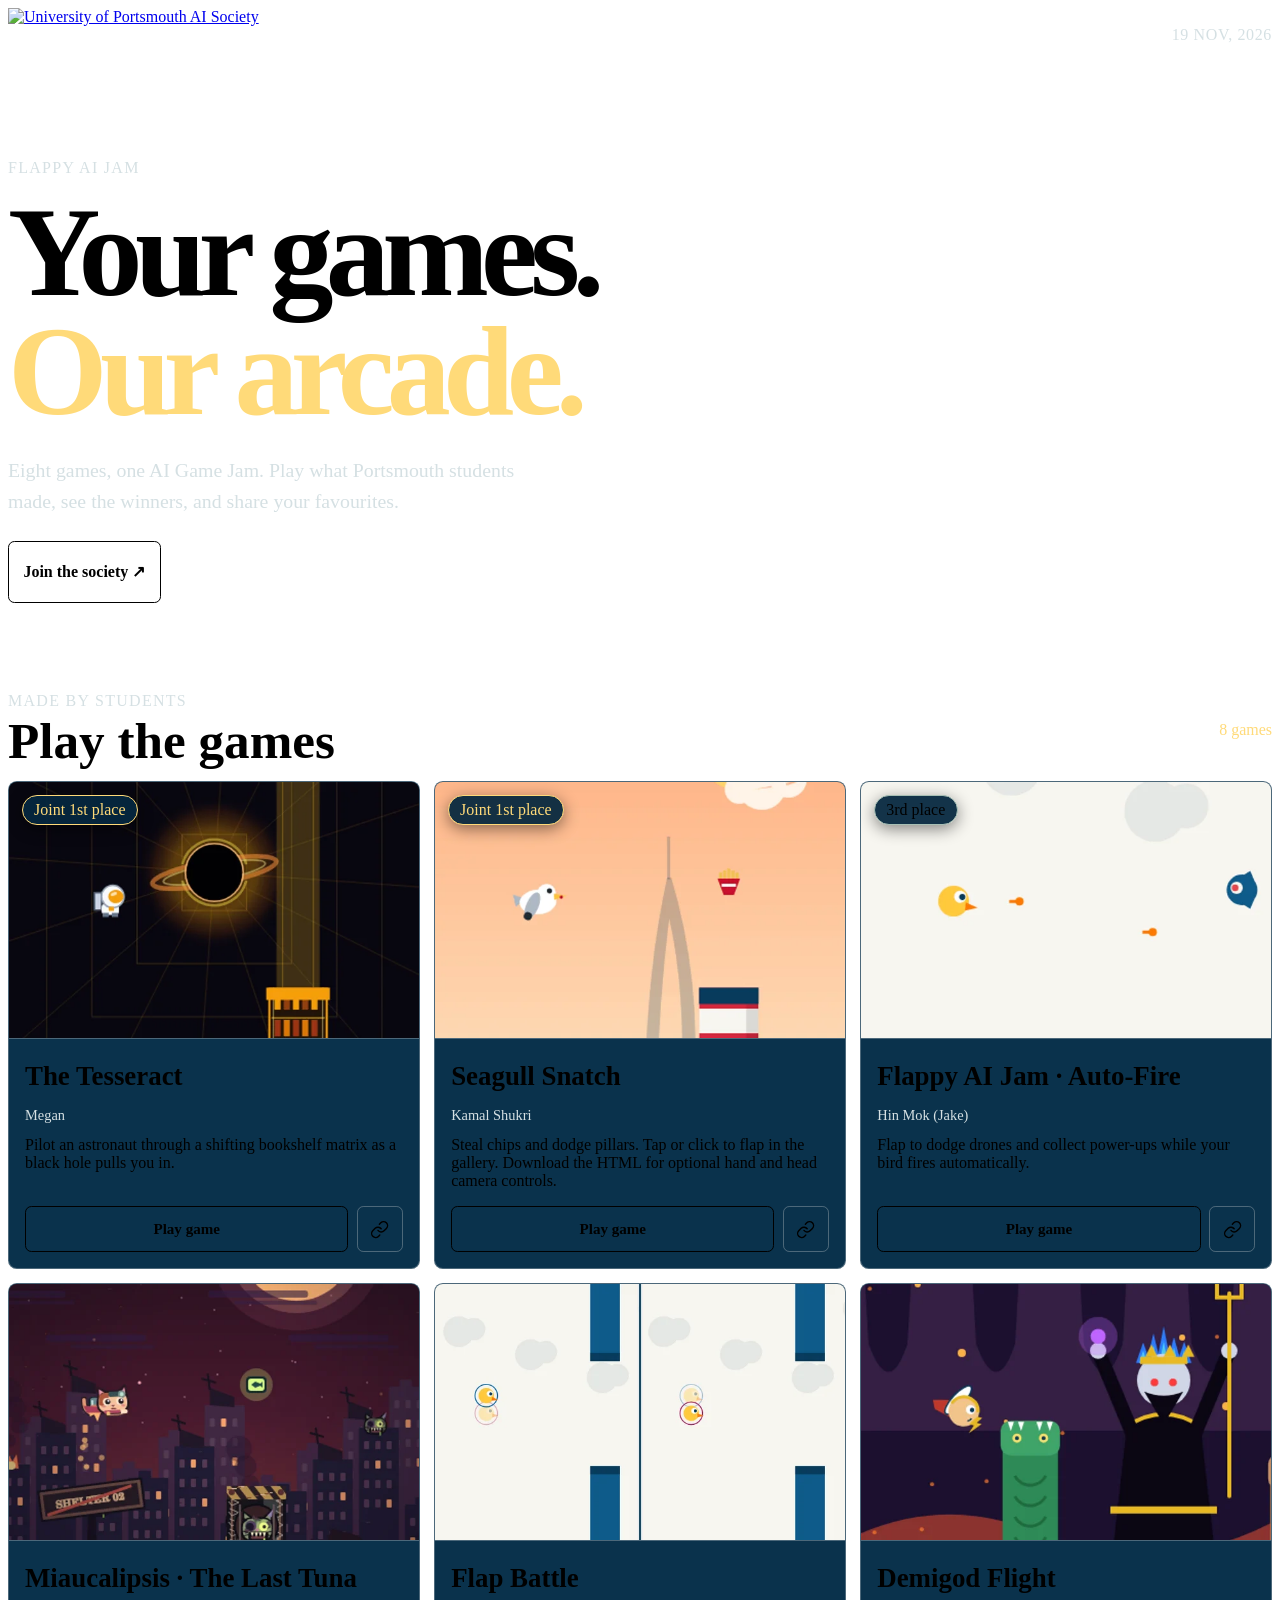
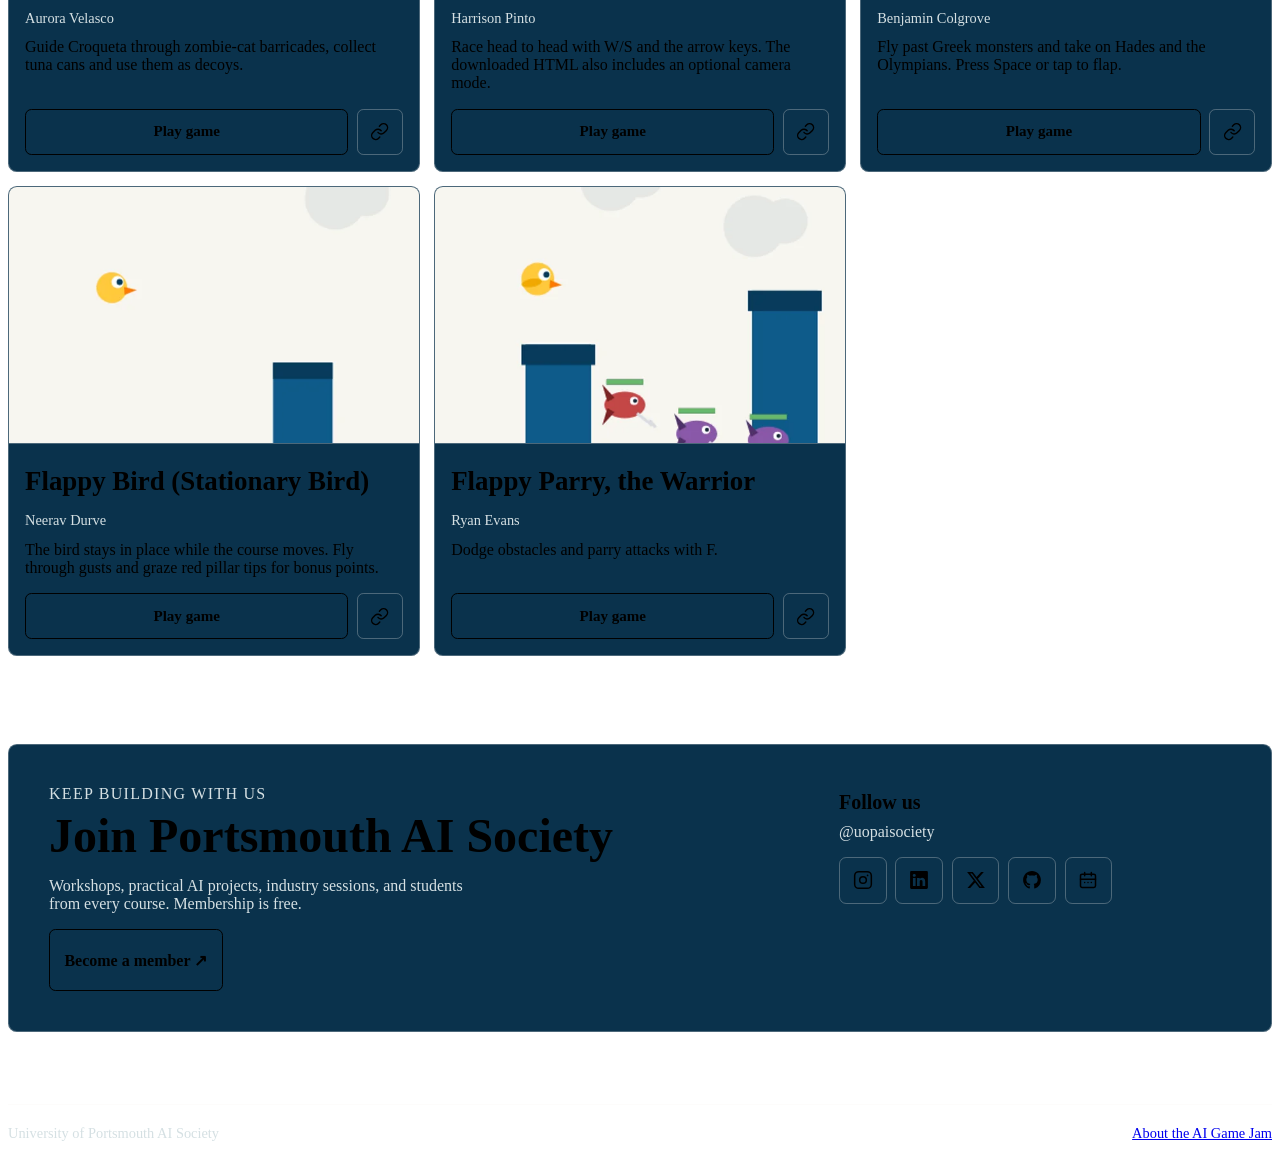
==== commit d9e32d17: "Fix showcase social icons and update LinkedIn handle" ====
--- a/games.html
+++ b/games.html
@@ -207,9 +207,22 @@
         <a class="games-social-handle" href="https://instagram.com/uopaisociety" target="_blank" rel="noopener noreferrer">@uopaisociety</a>
         <div class="games-social-links" aria-label="AI Society social accounts">
           <a class="games-social-button" href="https://instagram.com/uopaisociety" target="_blank" rel="noopener noreferrer" aria-label="Instagram" title="Instagram"><svg viewBox="0 0 24 24" aria-hidden="true"><rect width="20" height="20" x="2" y="2" rx="5"/><circle cx="12" cy="12" r="4"/><circle cx="17.5" cy="6.5" r="1" fill="currentColor" stroke="none"/></svg></a>
-          <a class="games-social-button" href="https://linkedin.com/company/aisocietyuop" target="_blank" rel="noopener noreferrer" aria-label="LinkedIn" title="LinkedIn"><svg viewBox="0 0 24 24" aria-hidden="true"><path d="M16 8a6 6 0 0 1 6 6v7h-4v-7a2 2 0 0 0-4 0v7h-4V9h4v2a6 6 0 0 1 2-3Z"/><rect width="4" height="12" x="2" y="9"/><circle cx="4" cy="4" r="2"/></svg></a>
-          <a class="games-social-button" href="https://x.com/uopaisociety" target="_blank" rel="noopener noreferrer" aria-label="X" title="X"><svg viewBox="0 0 24 24" aria-hidden="true"><path d="M4 3 20 21M20 3 4 21"/><path d="M3 3h4l14 18h-4"/></svg></a>
-          <a class="games-social-button" href="https://github.com/uopaisociety" target="_blank" rel="noopener noreferrer" aria-label="GitHub" title="GitHub"><svg viewBox="0 0 24 24" aria-hidden="true"><path d="M9 19c-4.3 1.4-4.3-2.5-6-3m12 6v-3.87a3.37 3.37 0 0 0-.94-2.61c3.14-.35 6.44-1.54 6.44-7A5.44 5.44 0 0 0 19 4.77 5.07 5.07 0 0 0 18.91 1S17.73.65 15 2.48a13.38 13.38 0 0 0-7 0C5.27.65 4.09 1 4.09 1A5.07 5.07 0 0 0 4 4.77a5.44 5.44 0 0 0-1.5 3.78c0 5.42 3.3 6.61 6.44 7A3.37 3.37 0 0 0 8 18.13V22"/></svg></a>
+          <!-- LinkedIn, X and GitHub glyphs from Bootstrap Icons. See event/brand/bootstrap-icons.LICENSE. -->
+          <a class="games-social-button" href="https://www.linkedin.com/company/uopaisociety/" target="_blank" rel="noopener noreferrer" aria-label="LinkedIn" title="LinkedIn">
+            <svg viewBox="-1 -1 18 18" aria-hidden="true">
+              <path fill="currentColor" stroke="none" d="M0 1.146C0 .513.526 0 1.175 0h13.65C15.474 0 16 .513 16 1.146v13.708c0 .633-.526 1.146-1.175 1.146H1.175C.526 16 0 15.487 0 14.854zm4.943 12.248V6.169H2.542v7.225zm-1.2-8.212c.837 0 1.358-.554 1.358-1.248-.015-.709-.52-1.248-1.342-1.248S2.4 3.226 2.4 3.934c0 .694.521 1.248 1.327 1.248zm4.908 8.212V9.359c0-.216.016-.432.08-.586.173-.431.568-.878 1.232-.878.869 0 1.216.662 1.216 1.634v3.865h2.401V9.25c0-2.22-1.184-3.252-2.764-3.252-1.274 0-1.845.7-2.165 1.193v.025h-.016l.016-.025V6.169h-2.4c.03.678 0 7.225 0 7.225z" />
+            </svg>
+          </a>
+          <a class="games-social-button" href="https://x.com/uopaisociety" target="_blank" rel="noopener noreferrer" aria-label="X" title="X">
+            <svg viewBox="-1 -1 18 18" aria-hidden="true">
+              <path fill="currentColor" stroke="none" d="M12.6.75h2.454l-5.36 6.142L16 15.25h-4.937l-3.867-5.07-4.425 5.07H.316l5.733-6.57L0 .75h5.063l3.495 4.633L12.601.75Zm-.86 13.028h1.36L4.323 2.145H2.865z" />
+            </svg>
+          </a>
+          <a class="games-social-button" href="https://github.com/uopaisociety" target="_blank" rel="noopener noreferrer" aria-label="GitHub" title="GitHub">
+            <svg viewBox="-1 -1 18 18" aria-hidden="true">
+              <path fill="currentColor" stroke="none" d="M8 0C3.58 0 0 3.58 0 8c0 3.54 2.29 6.53 5.47 7.59.4.07.55-.17.55-.38 0-.19-.01-.82-.01-1.49-2.01.37-2.53-.49-2.69-.94-.09-.23-.48-.94-.82-1.13-.28-.15-.68-.52-.01-.53.63-.01 1.08.58 1.23.82.72 1.21 1.87.87 2.33.66.07-.52.28-.87.51-1.07-1.78-.2-3.64-.89-3.64-3.95 0-.87.31-1.59.82-2.15-.08-.2-.36-1.02.08-2.12 0 0 .67-.21 2.2.82.64-.18 1.32-.27 2-.27s1.36.09 2 .27c1.53-1.04 2.2-.82 2.2-.82.44 1.1.16 1.92.08 2.12.51.56.82 1.27.82 2.15 0 3.07-1.87 3.75-3.65 3.95.29.25.54.73.54 1.48 0 1.07-.01 1.93-.01 2.2 0 .21.15.46.55.38A8.01 8.01 0 0 0 16 8c0-4.42-3.58-8-8-8" />
+            </svg>
+          </a>
           <a class="games-social-button" href="https://luma.com/uopaisociety" target="_blank" rel="noopener noreferrer" aria-label="Events on Luma" title="Events on Luma"><svg viewBox="0 0 24 24" aria-hidden="true"><rect x="3" y="5" width="18" height="16" rx="2"/><path d="M16 3v4M8 3v4M3 11h18M8 15h.01M12 15h.01M16 15h.01"/></svg></a>
         </div>
       </div>
--- a/event/games.css
+++ b/event/games.css
@@ -54,7 +54,6 @@
 .game-full-actions { display: flex; gap: .5rem; flex-wrap: wrap; }
 .game-full-main { flex: 1; position: relative; display: flex; justify-content: center; align-items: center; min-height: 65dvh; background: #061a29; }
 .game-full-main iframe { display: block; width: 100%; height: 100%; position: absolute; inset: 0; border: 0; background: #081c2a; }
-.game-full-main iframe[hidden] { display: none; }
 .game-full-status { position: relative; z-index: 1; max-width: 36rem; text-align: center; padding: 2rem; color: var(--muted); }
 .game-full-external { text-align: center; padding: 2rem; }
 .game-full-external p { margin-bottom: 1rem; }
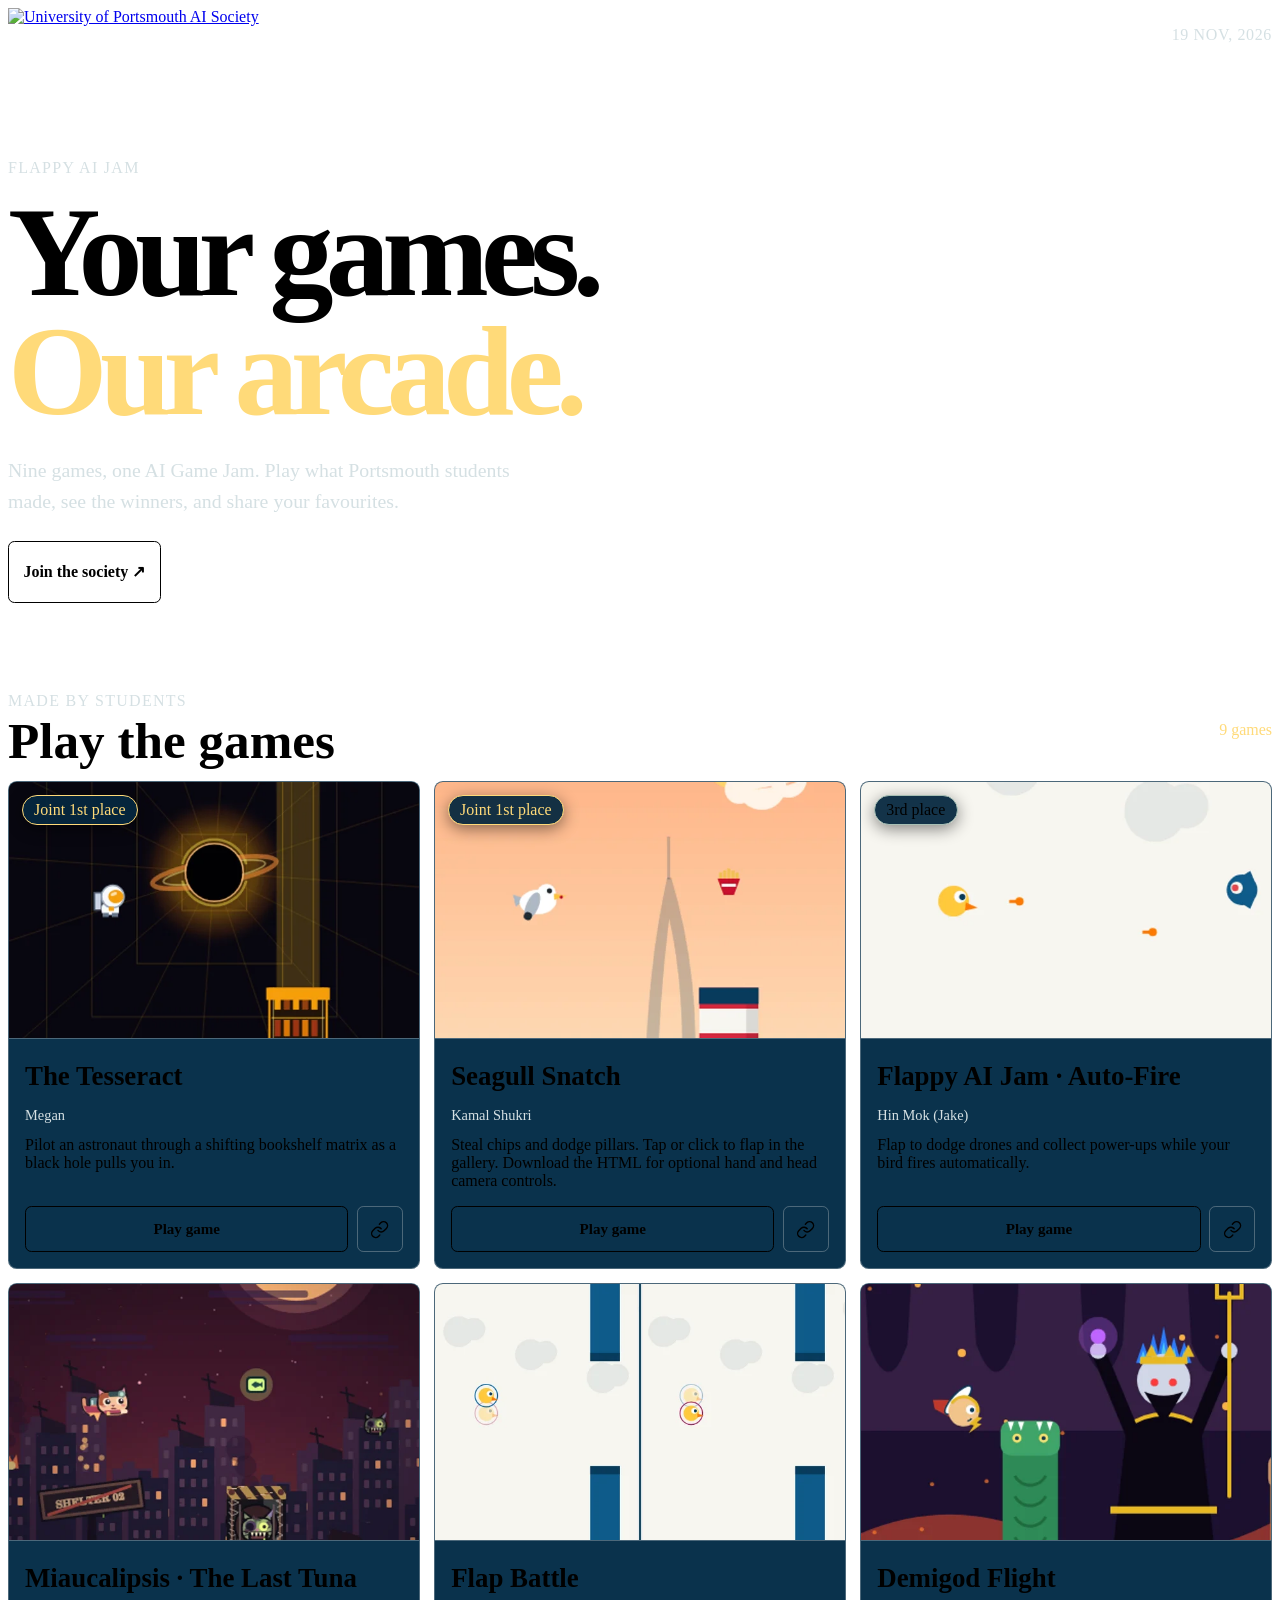
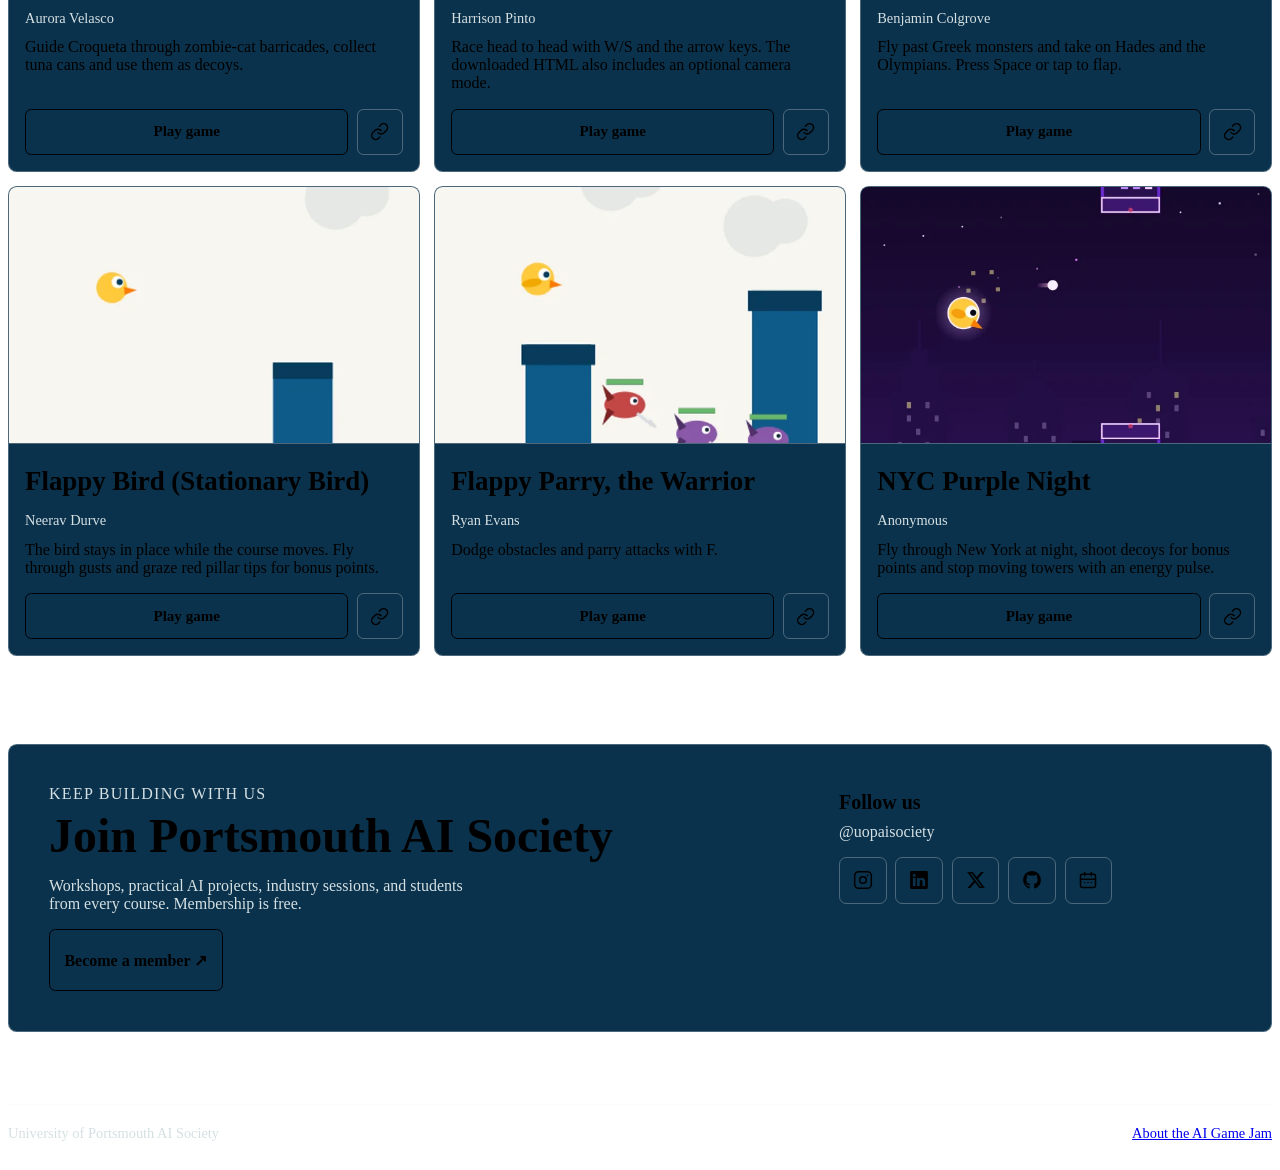
==== commit ce7700a0: "Add anonymous NYC Purple Night submission to the showcase" ====
--- a/games.html
+++ b/games.html
@@ -29,7 +29,7 @@
     <section class="games-hero" aria-labelledby="games-title">
       <p class="meta">Flappy AI Jam</p>
       <h1 id="games-title">Your games.<br><span>Our arcade.</span></h1>
-      <p class="intro">Eight games, one AI Game Jam. Play what Portsmouth students made, see the winners, and share your favourites.</p>
+      <p class="intro">Nine games, one AI Game Jam. Play what Portsmouth students made, see the winners, and share your favourites.</p>
       <div class="games-hero-actions">
         <a class="action primary" href="https://upsu.net/groups/8F8DP/ai-society" target="_blank" rel="noopener noreferrer">Join the society ↗</a>
       </div>
@@ -40,7 +40,7 @@
           <p class="meta">Made by students</p>
           <h2 class="section-title" id="gallery-title">Play the games</h2>
         </div>
-        <p class="games-count" id="games-count" aria-live="polite">8 games</p>
+        <p class="games-count" id="games-count" aria-live="polite">9 games</p>
       </div>
       <p class="message" id="games-message" role="status" hidden></p>
       <div class="grid games-grid" id="games-grid">
@@ -183,6 +183,24 @@
               <a class="action primary games-play-button" href="play.html?build=email--flappy-parry">Play game</a>
               <div class="games-copy-wrap">
                 <a class="action games-copy-button" href="games.html?build=email--flappy-parry" aria-label="Copy link to Flappy Parry, the Warrior" title="Copy link to Flappy Parry, the Warrior"><svg viewBox="0 0 24 24" aria-hidden="true"><path d="M10 13a5 5 0 0 0 7.54.54l3-3a5 5 0 0 0-7.07-7.07l-1.72 1.71M14 11a5 5 0 0 0-7.54-.54l-3 3a5 5 0 0 0 7.07 7.07l1.71-1.71"/></svg></a>
+              </div>
+            </div>
+            <p class="games-copy-feedback" role="status" aria-live="polite" hidden></p>
+          </div>
+        </article>
+        <article class="card games-card" data-build-id="email--nyc-purple-night" role="group" tabindex="0" aria-label="Play NYC Purple Night">
+          <div class="games-card-media">
+            <img class="card-art" src="event/previews/email--nyc-purple-night.webp" width="640" height="400" loading="lazy" decoding="async" alt="">
+
+          </div>
+          <div class="card-body">
+            <h3>NYC Purple Night</h3>
+            <p class="byline">Anonymous</p>
+            <p>Fly through New York at night, shoot decoys for bonus points and stop moving towers with an energy pulse.</p>
+            <div class="games-card-actions">
+              <a class="action primary games-play-button" href="play.html?build=email--nyc-purple-night">Play game</a>
+              <div class="games-copy-wrap">
+                <a class="action games-copy-button" href="games.html?build=email--nyc-purple-night" aria-label="Copy link to NYC Purple Night" title="Copy link to NYC Purple Night"><svg viewBox="0 0 24 24" aria-hidden="true"><path d="M10 13a5 5 0 0 0 7.54.54l3-3a5 5 0 0 0-7.07-7.07l-1.72 1.71M14 11a5 5 0 0 0-7.54-.54l-3 3a5 5 0 0 0 7.07 7.07l1.71-1.71"/></svg></a>
               </div>
             </div>
             <p class="games-copy-feedback" role="status" aria-live="polite" hidden></p>
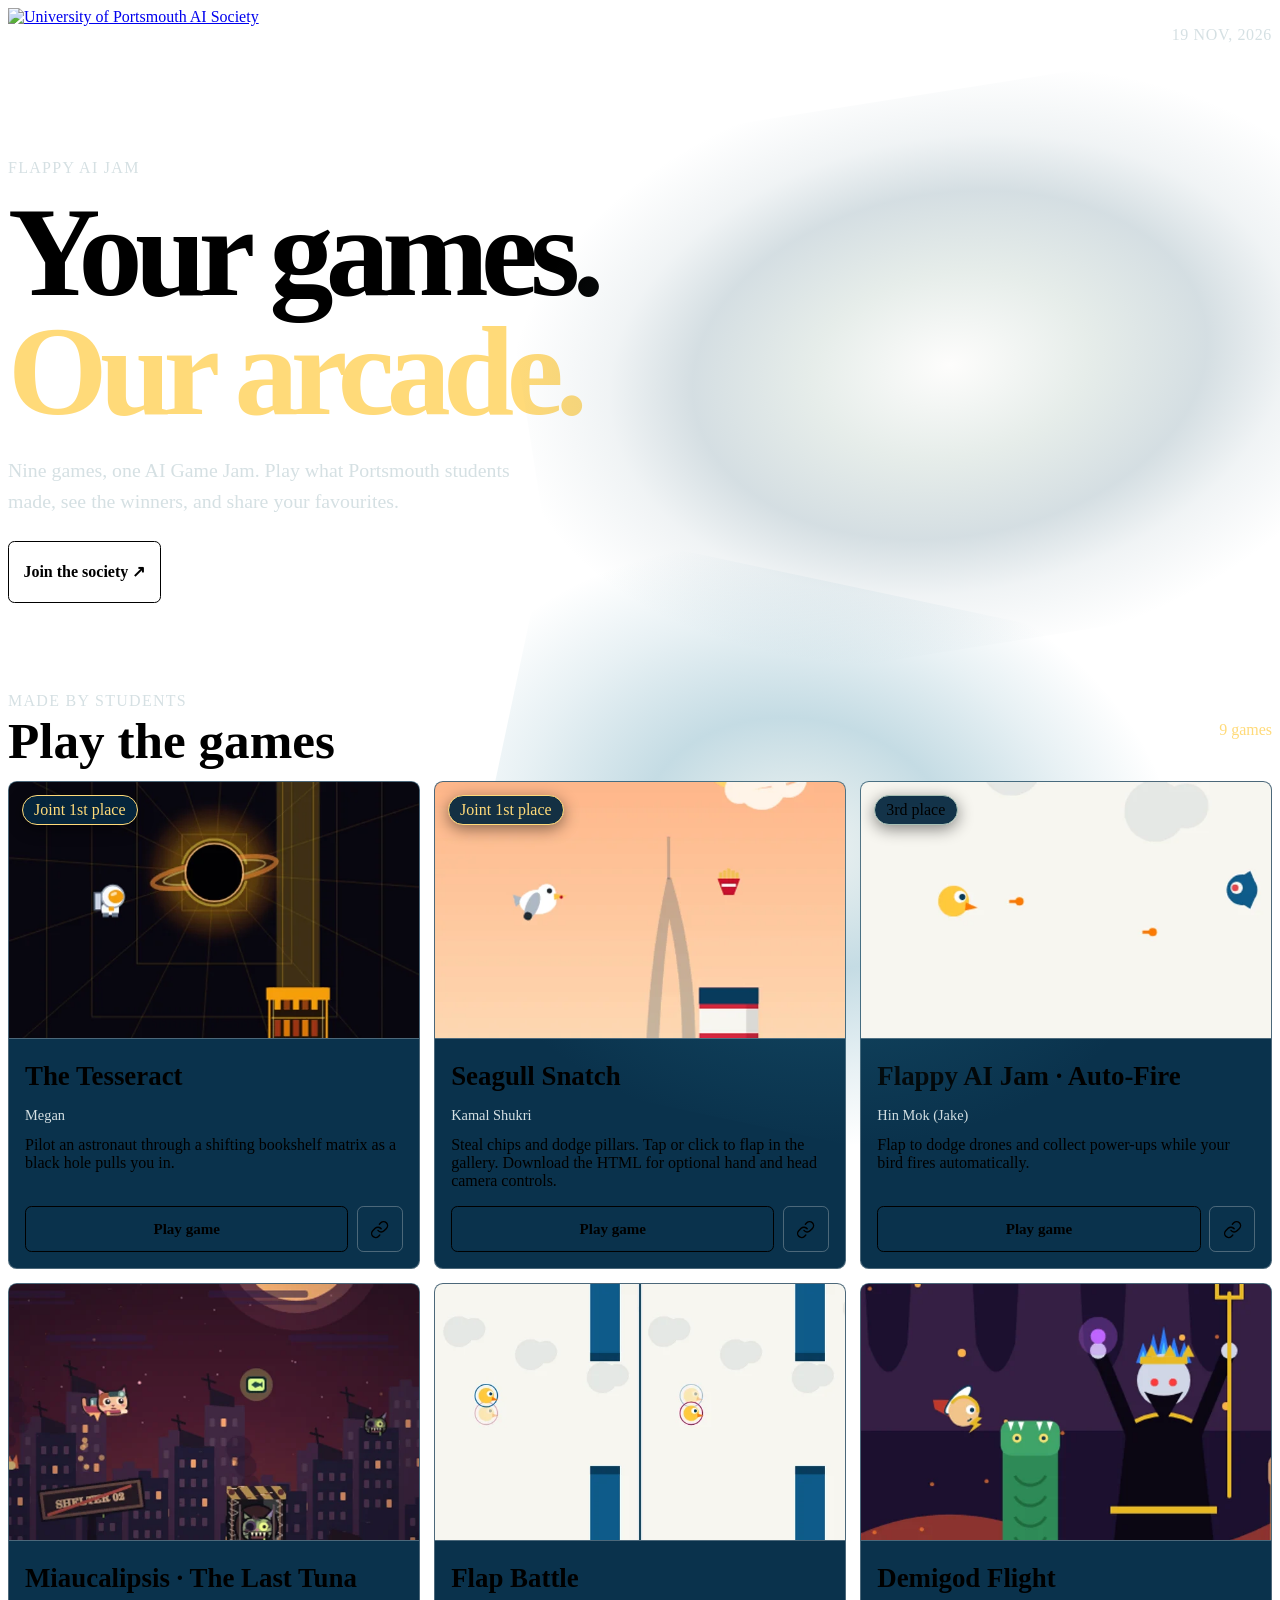
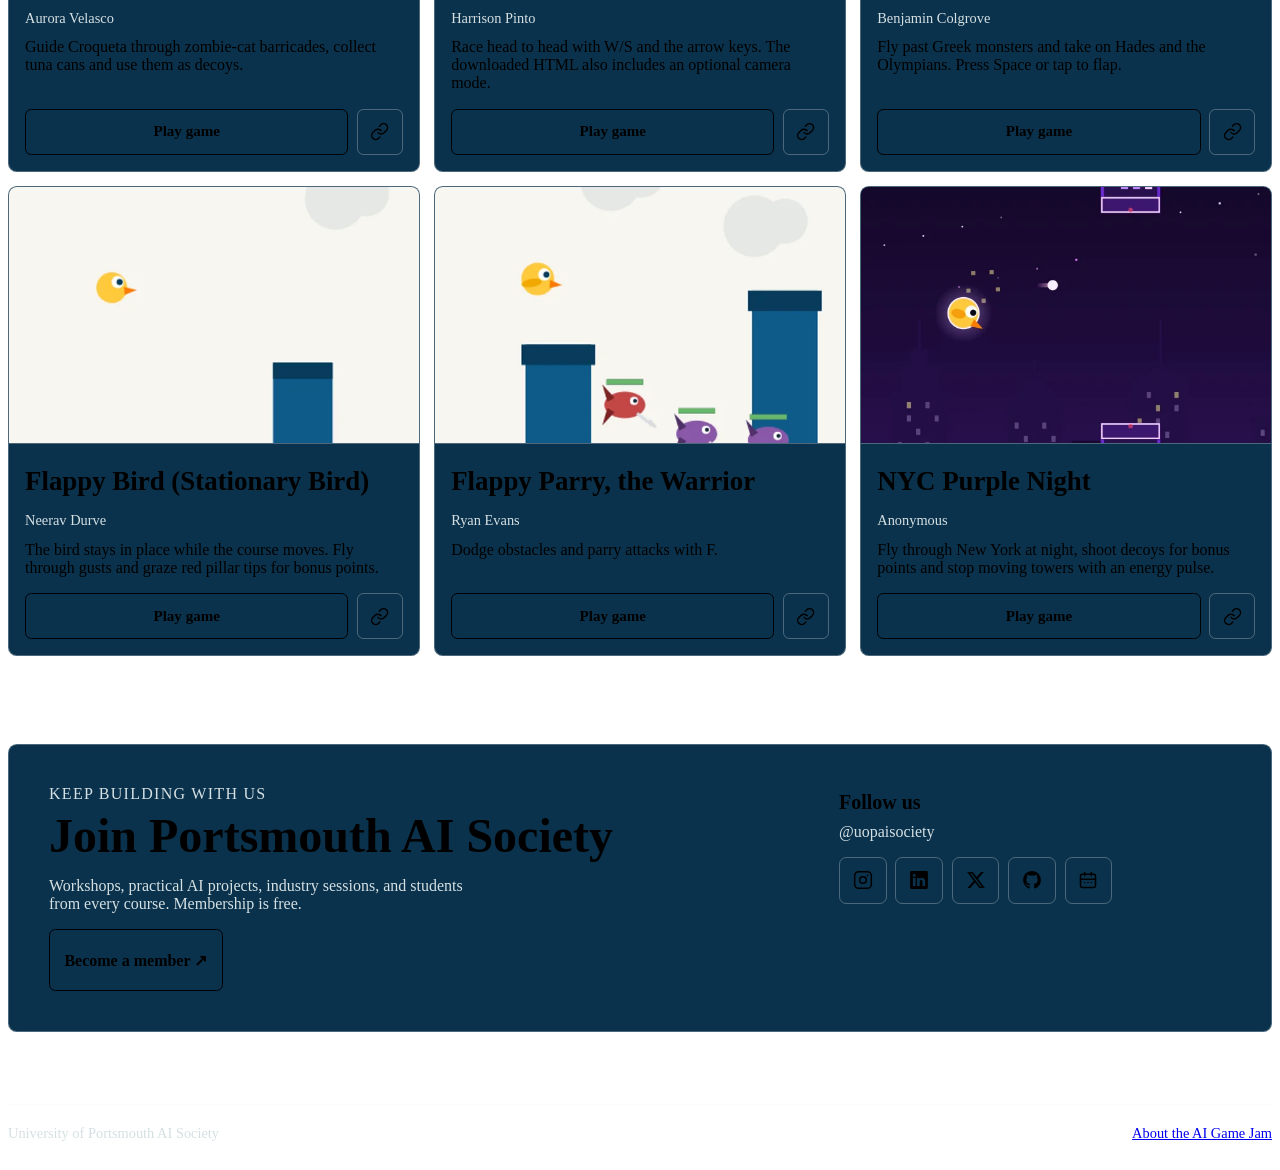
==== commit b95cd16f: "Refine the showcase gradient and ambient motion" ====
--- a/games.html
+++ b/games.html
@@ -18,7 +18,9 @@
   <script type="module" src="event/games.js"></script>
 </head>
 <body data-animate>
-  <div class="ambient" aria-hidden="true"></div>
+  <div class="ambient games-atmosphere" aria-hidden="true">
+    <div class="games-atmosphere-glows"></div>
+  </div>
   <header class="society-header">
     <a href="https://github.com/uopaisociety" aria-label="University of Portsmouth AI Society on GitHub">
       <img class="society-logo" src="event/brand/lockup.svg" width="1200" height="360" alt="University of Portsmouth AI Society">
--- a/event/games.css
+++ b/event/games.css
@@ -1,3 +1,57 @@
+.games-atmosphere {
+  background:
+    radial-gradient(ellipse 72% 65% at 87% 0%, #66899841, transparent 74%),
+    radial-gradient(ellipse 70% 62% at 42% 107%, #287d9b33, transparent 75%),
+    linear-gradient(132deg, var(--deep) 12%, var(--navy) 78%, #245570);
+}
+.games-atmosphere::before { content: none; }
+.games-atmosphere::after { opacity: .42; }
+.games-atmosphere-glows { position: absolute; inset: 0; }
+.games-atmosphere-glows::before,
+.games-atmosphere-glows::after {
+  content: "";
+  position: absolute;
+}
+.games-atmosphere-glows::before {
+  width: clamp(24rem, 64vw, 68rem);
+  aspect-ratio: 1.36;
+  top: 8%;
+  right: -5%;
+  background: radial-gradient(ellipse at 52% 49%, #f7f5f036, #a7bfb448 23%, #66899847 43%, #66899819 57%, transparent 74%);
+  transform: rotate(-9deg) scale(1, .92);
+}
+.games-atmosphere-glows::after {
+  width: clamp(22rem, 53vw, 56rem);
+  aspect-ratio: 1.24;
+  right: 9%;
+  bottom: -26%;
+  background: radial-gradient(ellipse at 46% 48%, #a7bfb438, #287d9b59 31%, #287d9b24 55%, transparent 74%);
+  opacity: .78;
+  transform: rotate(12deg);
+}
+@media (prefers-reduced-motion: no-preference) {
+  [data-animate] .games-atmosphere-glows { animation: games-glow-sway 61s ease-in-out -20s infinite alternate; }
+  [data-animate] .games-atmosphere-glows::before { animation: games-glow-rise 39s ease-in-out -11s infinite alternate; }
+  [data-animate] .games-atmosphere-glows::after { animation: games-glow-return 53s ease-in-out -22s infinite alternate; }
+}
+@keyframes games-glow-sway {
+  from { transform: translateX(-4%); }
+  to { transform: translateX(5%); }
+}
+@keyframes games-glow-rise {
+  from { transform: translate(5%, 18%) rotate(-12deg) scale(1.08, .79); }
+  to { transform: translate(-8%, -13%) rotate(15deg) scale(.88, 1.12); }
+}
+@keyframes games-glow-return {
+  from { transform: translate(-12%, -23%) rotate(16deg) scale(.90, 1.08); opacity: .83; }
+  to { transform: translate(12%, 6%) rotate(-14deg) scale(1.14, .85); opacity: .64; }
+}
+@media (max-width: 46rem) {
+  .games-atmosphere-glows { opacity: .74; }
+  .games-atmosphere-glows::before { top: 15%; right: -28%; }
+  .games-atmosphere-glows::after { right: -13%; bottom: -10%; }
+}
+
 .games-page { padding-bottom: 4.5rem; }
 .games-header-date { color: var(--muted); font: 500 clamp(.7rem, 1.2vw, .9rem)/1.4 var(--mono); text-align: right; letter-spacing: .04em; }
 .games-hero { padding: clamp(3rem, 9vw, 7.5rem) 0 clamp(3rem, 7vw, 6rem); max-width: 58rem; }
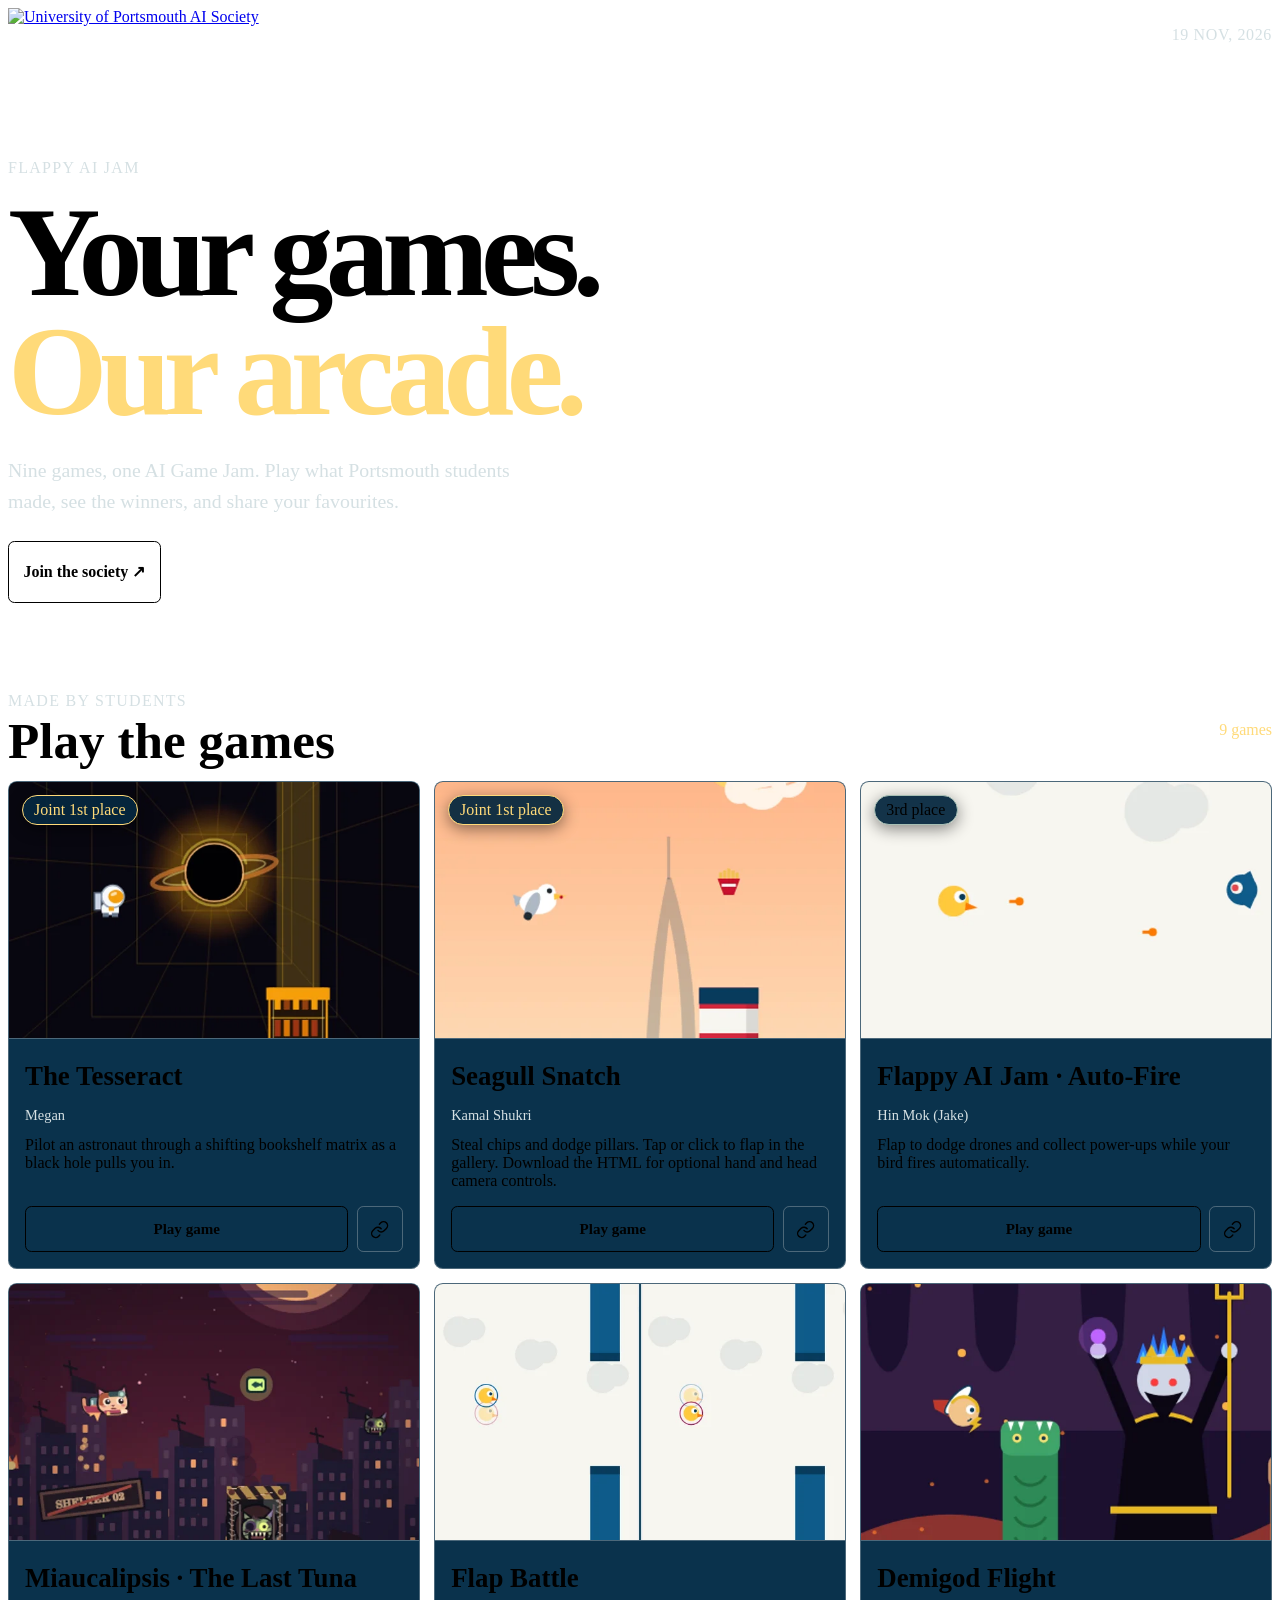
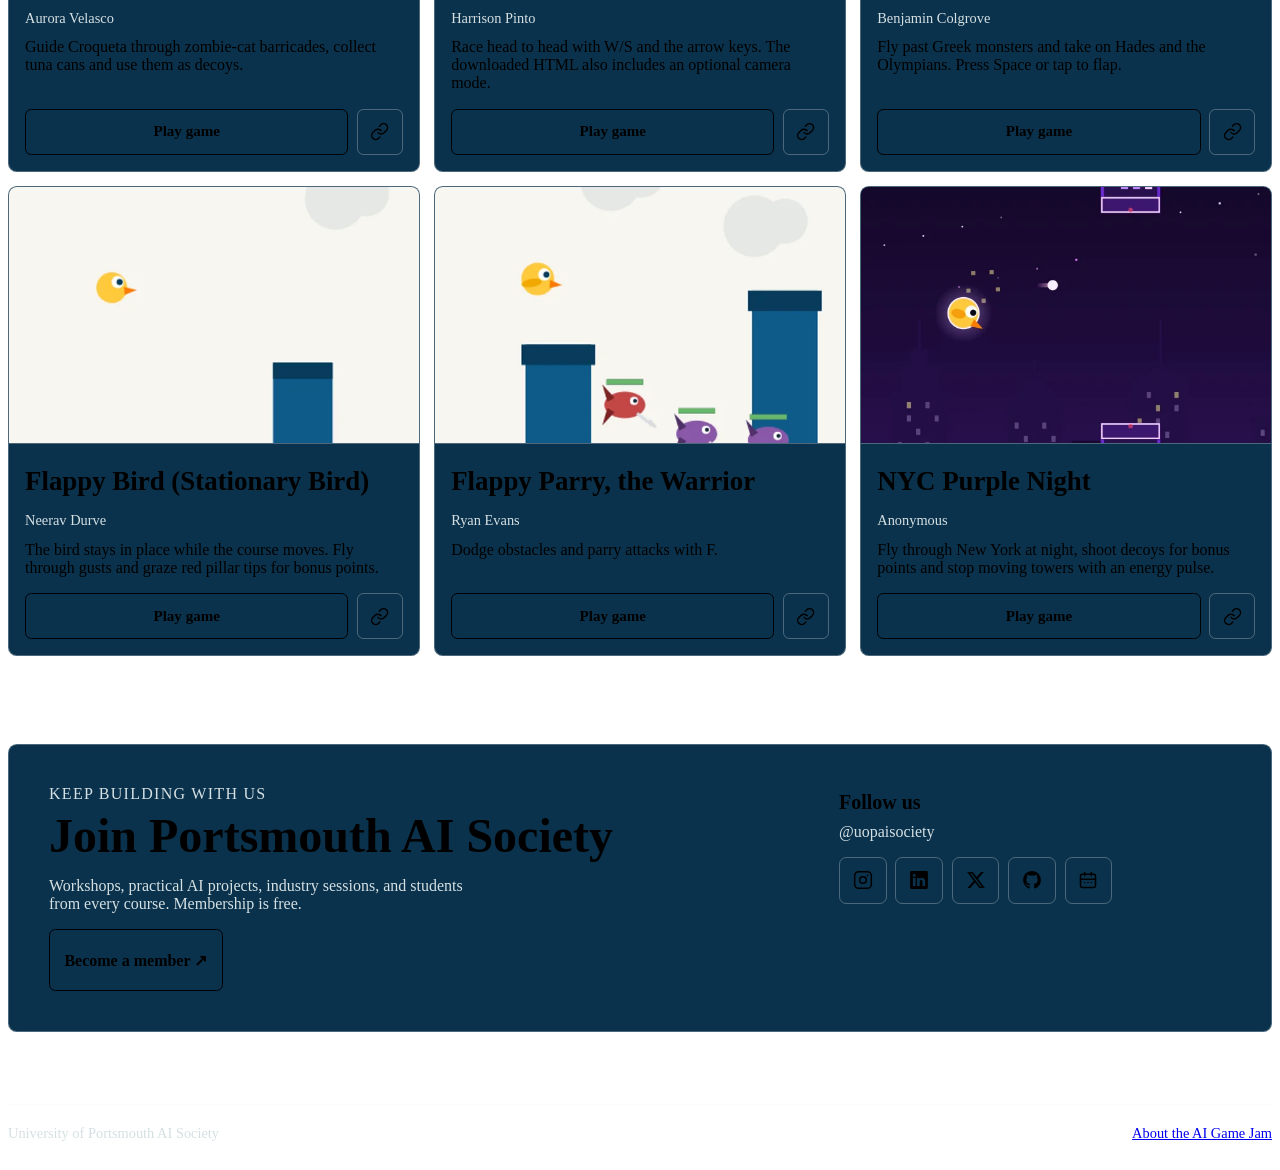
==== commit 1b58216f: "Remove the arcade’s moving background glows" ====
--- a/games.html
+++ b/games.html
@@ -17,10 +17,8 @@
   <link rel="stylesheet" href="event/games.css">
   <script type="module" src="event/games.js"></script>
 </head>
-<body data-animate>
-  <div class="ambient games-atmosphere" aria-hidden="true">
-    <div class="games-atmosphere-glows"></div>
-  </div>
+<body>
+  <div class="ambient games-atmosphere" aria-hidden="true"></div>
   <header class="society-header">
     <a href="https://github.com/uopaisociety" aria-label="University of Portsmouth AI Society on GitHub">
       <img class="society-logo" src="event/brand/lockup.svg" width="1200" height="360" alt="University of Portsmouth AI Society">
--- a/event/games.css
+++ b/event/games.css
@@ -6,51 +6,6 @@
 }
 .games-atmosphere::before { content: none; }
 .games-atmosphere::after { opacity: .42; }
-.games-atmosphere-glows { position: absolute; inset: 0; }
-.games-atmosphere-glows::before,
-.games-atmosphere-glows::after {
-  content: "";
-  position: absolute;
-}
-.games-atmosphere-glows::before {
-  width: clamp(24rem, 64vw, 68rem);
-  aspect-ratio: 1.36;
-  top: 8%;
-  right: -5%;
-  background: radial-gradient(ellipse at 52% 49%, #f7f5f036, #a7bfb448 23%, #66899847 43%, #66899819 57%, transparent 74%);
-  transform: rotate(-9deg) scale(1, .92);
-}
-.games-atmosphere-glows::after {
-  width: clamp(22rem, 53vw, 56rem);
-  aspect-ratio: 1.24;
-  right: 9%;
-  bottom: -26%;
-  background: radial-gradient(ellipse at 46% 48%, #a7bfb438, #287d9b59 31%, #287d9b24 55%, transparent 74%);
-  opacity: .78;
-  transform: rotate(12deg);
-}
-@media (prefers-reduced-motion: no-preference) {
-  [data-animate] .games-atmosphere-glows { animation: games-glow-sway 61s ease-in-out -20s infinite alternate; }
-  [data-animate] .games-atmosphere-glows::before { animation: games-glow-rise 39s ease-in-out -11s infinite alternate; }
-  [data-animate] .games-atmosphere-glows::after { animation: games-glow-return 53s ease-in-out -22s infinite alternate; }
-}
-@keyframes games-glow-sway {
-  from { transform: translateX(-4%); }
-  to { transform: translateX(5%); }
-}
-@keyframes games-glow-rise {
-  from { transform: translate(5%, 18%) rotate(-12deg) scale(1.08, .79); }
-  to { transform: translate(-8%, -13%) rotate(15deg) scale(.88, 1.12); }
-}
-@keyframes games-glow-return {
-  from { transform: translate(-12%, -23%) rotate(16deg) scale(.90, 1.08); opacity: .83; }
-  to { transform: translate(12%, 6%) rotate(-14deg) scale(1.14, .85); opacity: .64; }
-}
-@media (max-width: 46rem) {
-  .games-atmosphere-glows { opacity: .74; }
-  .games-atmosphere-glows::before { top: 15%; right: -28%; }
-  .games-atmosphere-glows::after { right: -13%; bottom: -10%; }
-}
 
 .games-page { padding-bottom: 4.5rem; }
 .games-header-date { color: var(--muted); font: 500 clamp(.7rem, 1.2vw, .9rem)/1.4 var(--mono); text-align: right; letter-spacing: .04em; }
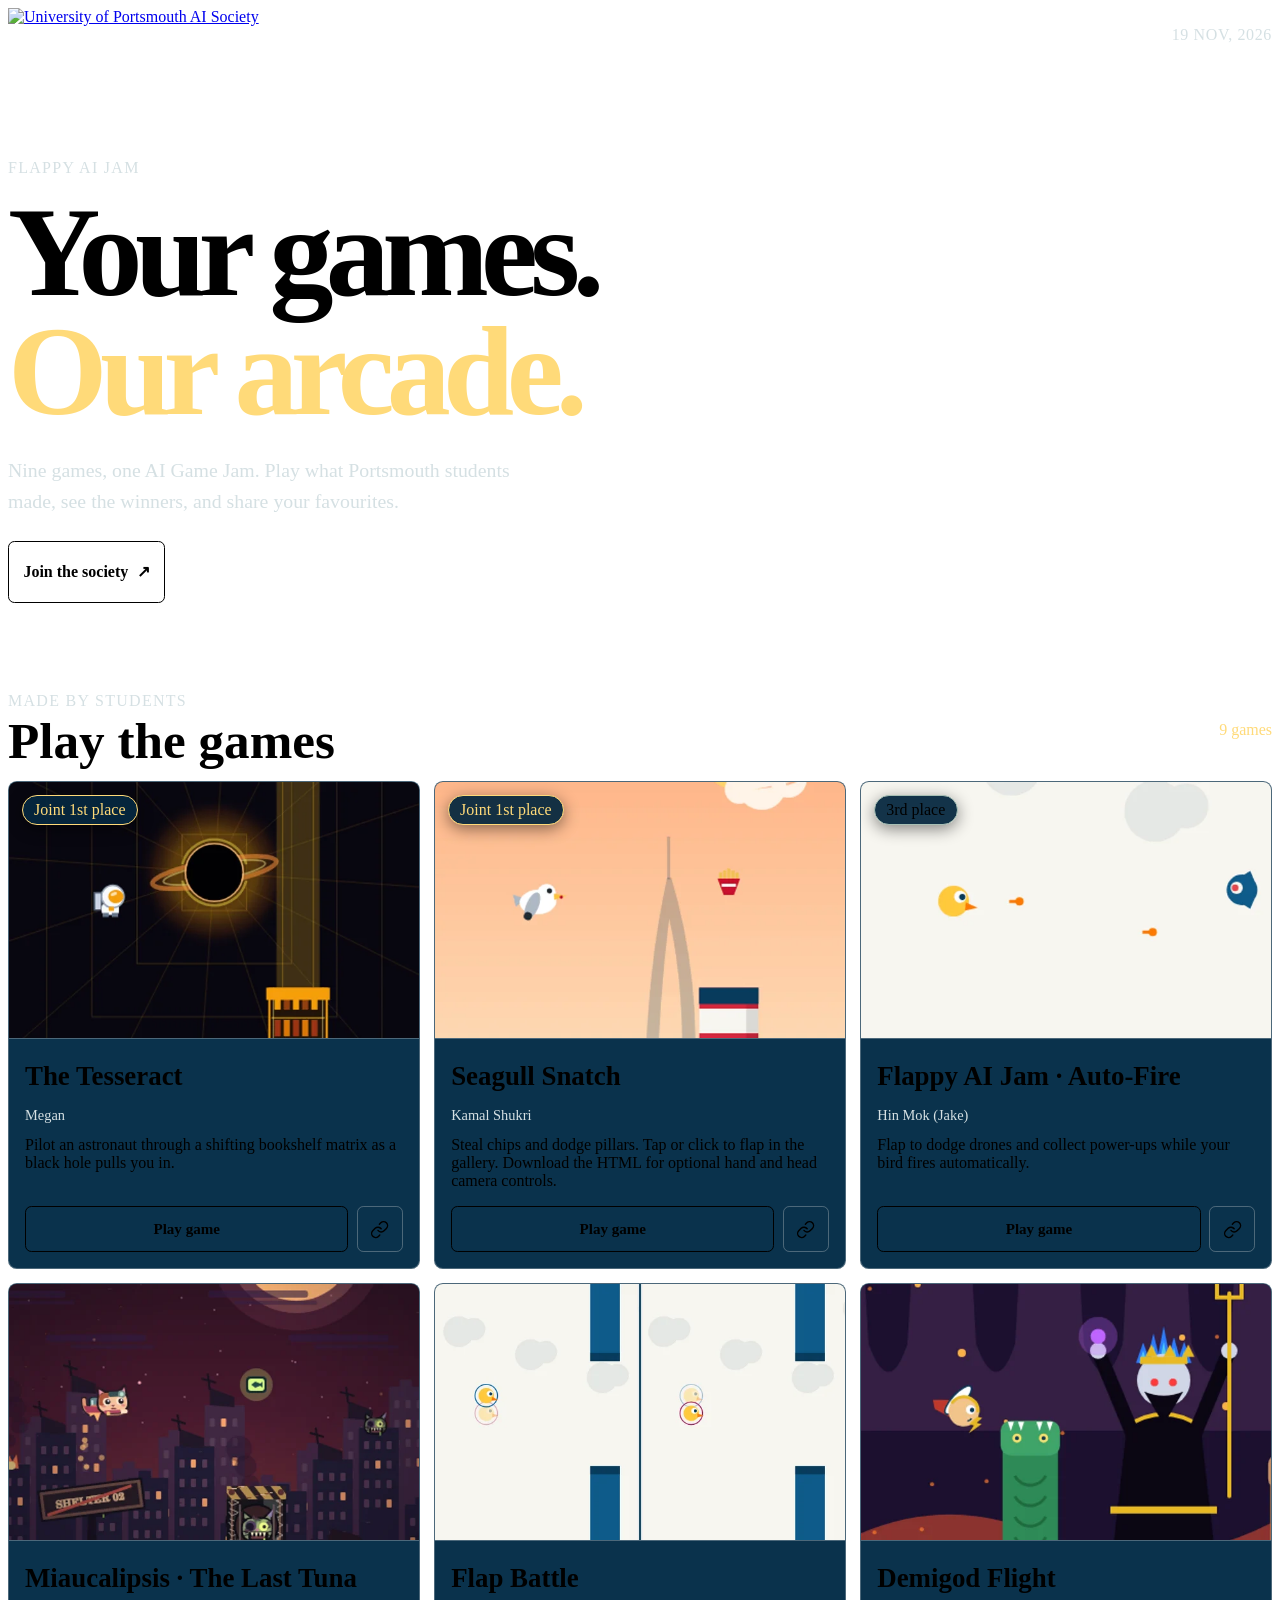
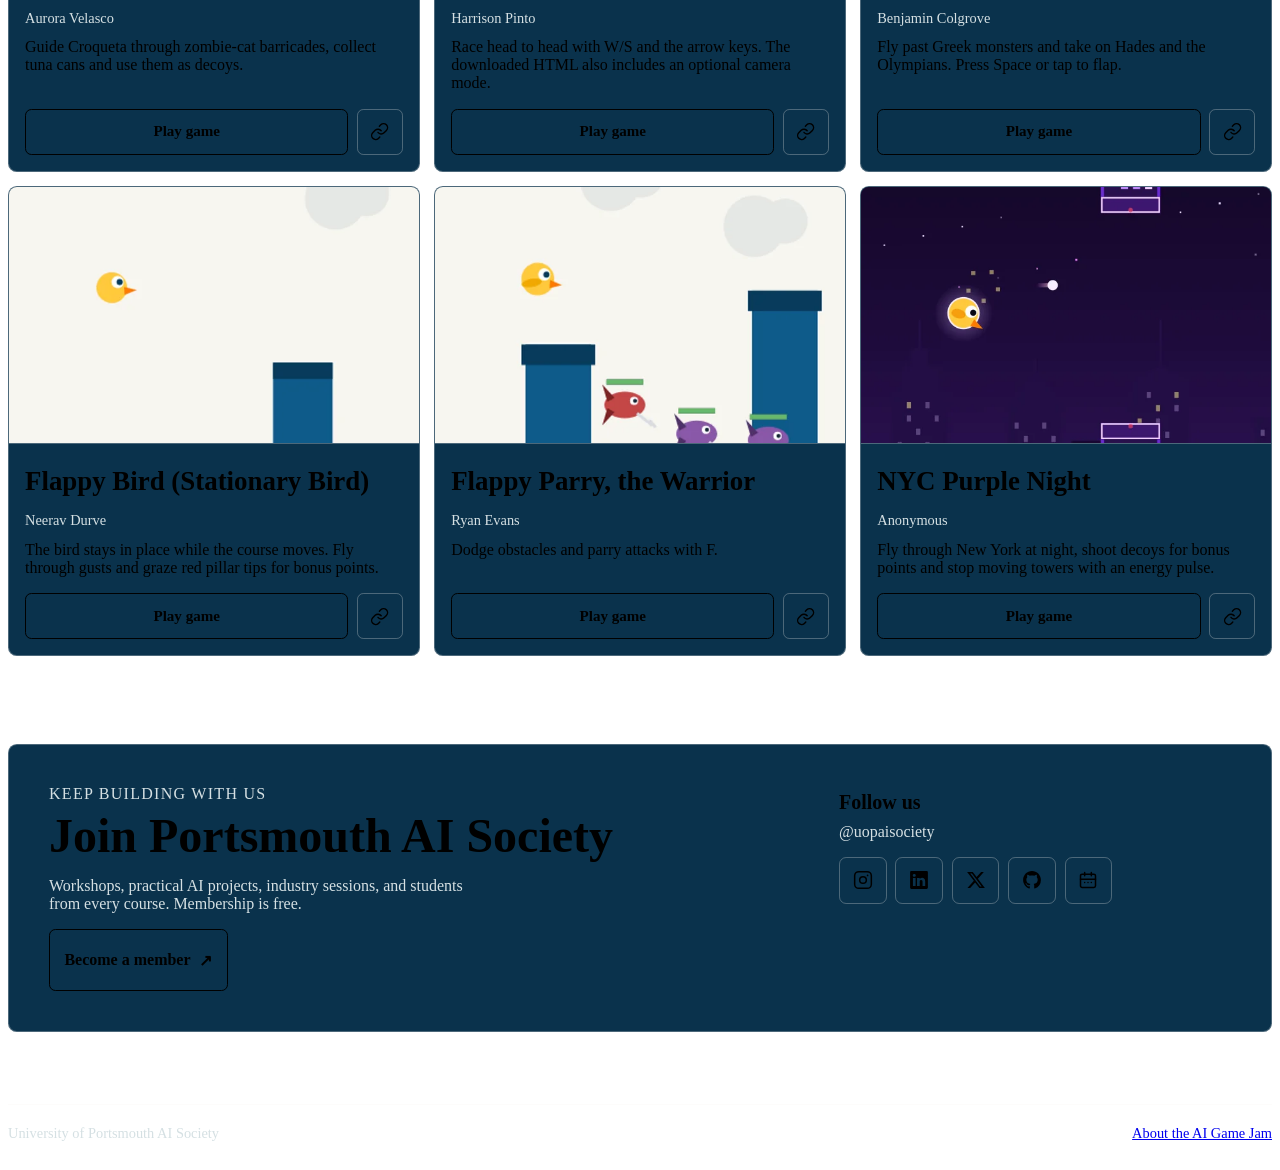
==== commit fe013052: "Improve keyboard and screen-reader access in the arcade" ====
--- a/games.html
+++ b/games.html
@@ -14,10 +14,11 @@
   <link rel="stylesheet" href="https://fonts.googleapis.com/css2?family=Inter:wght@400;500;600&family=Inter+Tight:wght@700;800&family=JetBrains+Mono:wght@500&display=swap">
   <link rel="stylesheet" href="event/brand/shell.css">
   <link rel="stylesheet" href="event/site.css">
-  <link rel="stylesheet" href="event/games.css">
-  <script type="module" src="event/games.js"></script>
+  <link rel="stylesheet" href="event/games.css?v=2">
+  <script type="module" src="event/games.js?v=2"></script>
 </head>
 <body>
+  <a class="action games-skip-link" href="#gallery-title">Skip to games</a>
   <div class="ambient games-atmosphere" aria-hidden="true"></div>
   <header class="society-header">
     <a href="https://github.com/uopaisociety" aria-label="University of Portsmouth AI Society on GitHub">
@@ -26,25 +27,27 @@
     <p class="games-header-date"><time datetime="2026-11-19">19 NOV, 2026</time></p>
   </header>
   <main class="wrap games-page">
-    <section class="games-hero" aria-labelledby="games-title">
+    <span id="games-new-tab" hidden>Opens in a new tab</span>
+    <section class="games-hero">
       <p class="meta">Flappy AI Jam</p>
       <h1 id="games-title">Your games.<br><span>Our arcade.</span></h1>
       <p class="intro">Nine games, one AI Game Jam. Play what Portsmouth students made, see the winners, and share your favourites.</p>
       <div class="games-hero-actions">
-        <a class="action primary" href="https://upsu.net/groups/8F8DP/ai-society" target="_blank" rel="noopener noreferrer">Join the society ↗</a>
+        <a class="action primary" href="https://upsu.net/groups/8F8DP/ai-society" target="_blank" rel="noopener noreferrer" aria-describedby="games-new-tab">Join the society <span aria-hidden="true">↗</span></a>
       </div>
     </section>
     <section class="section" id="all-games" aria-labelledby="gallery-title">
       <div class="games-heading">
         <div>
           <p class="meta">Made by students</p>
-          <h2 class="section-title" id="gallery-title">Play the games</h2>
+          <h2 class="section-title" id="gallery-title" tabindex="-1">Play the games</h2>
         </div>
-        <p class="games-count" id="games-count" aria-live="polite">9 games</p>
-      </div>
-      <p class="message" id="games-message" role="status" hidden></p>
-      <div class="grid games-grid" id="games-grid">
-        <article class="card games-card" data-build-id="megarrito" role="group" tabindex="0" aria-label="Play game">
+        <p class="games-count" id="games-count">9 games</p>
+      </div>
+      <p class="message" id="games-message" role="status"></p>
+      <noscript><p class="message">Open a game from the list to play. The game itself needs JavaScript.</p></noscript>
+      <ul class="grid games-grid" id="games-grid" role="list">
+        <li class="card games-card" data-build-id="megarrito">
           <div class="games-card-media">
             <img class="card-art" src="event/previews/megarrito.webp" width="640" height="400" loading="lazy" decoding="async" alt="">
             <span class="games-place-pill games-rank-1">Joint 1st place</span>
@@ -54,15 +57,15 @@
             <p class="byline">Megan</p>
             <p>Pilot an astronaut through a shifting bookshelf matrix as a black hole pulls you in.</p>
             <div class="games-card-actions">
-              <a class="action primary games-play-button" href="play.html?build=megarrito">Play game</a>
-              <div class="games-copy-wrap">
-                <a class="action games-copy-button" href="games.html?build=megarrito" aria-label="Copy link to The Tesseract" title="Copy link to The Tesseract"><svg viewBox="0 0 24 24" aria-hidden="true"><path d="M10 13a5 5 0 0 0 7.54.54l3-3a5 5 0 0 0-7.07-7.07l-1.72 1.71M14 11a5 5 0 0 0-7.54-.54l-3 3a5 5 0 0 0 7.07 7.07l1.71-1.71"/></svg></a>
-              </div>
-            </div>
-            <p class="games-copy-feedback" role="status" aria-live="polite" hidden></p>
-          </div>
-        </article>
-        <article class="card games-card" data-build-id="email--seagull-snatch" role="group" tabindex="0" aria-label="Play game">
+              <a class="action primary games-play-button" href="play.html?build=megarrito" aria-label="Play game: The Tesseract">Play game</a>
+              <div class="games-copy-wrap">
+                <a class="action games-copy-button" href="games.html?build=megarrito" aria-label="Open share link for The Tesseract" title="Open share link for The Tesseract"><svg viewBox="0 0 24 24" aria-hidden="true"><path d="M10 13a5 5 0 0 0 7.54.54l3-3a5 5 0 0 0-7.07-7.07l-1.72 1.71M14 11a5 5 0 0 0-7.54-.54l-3 3a5 5 0 0 0 7.07 7.07l1.71-1.71"/></svg></a>
+              </div>
+            </div>
+            <p class="games-copy-feedback" role="status"></p>
+          </div>
+        </li>
+        <li class="card games-card" data-build-id="email--seagull-snatch">
           <div class="games-card-media">
             <img class="card-art" src="event/previews/email--seagull-snatch.webp" width="640" height="400" loading="lazy" decoding="async" alt="">
             <span class="games-place-pill games-rank-1">Joint 1st place</span>
@@ -72,15 +75,15 @@
             <p class="byline">Kamal Shukri</p>
             <p>Steal chips and dodge pillars. Tap or click to flap in the gallery. Download the HTML for optional hand and head camera controls.</p>
             <div class="games-card-actions">
-              <a class="action primary games-play-button" href="play.html?build=email--seagull-snatch">Play game</a>
-              <div class="games-copy-wrap">
-                <a class="action games-copy-button" href="games.html?build=email--seagull-snatch" aria-label="Copy link to Seagull Snatch" title="Copy link to Seagull Snatch"><svg viewBox="0 0 24 24" aria-hidden="true"><path d="M10 13a5 5 0 0 0 7.54.54l3-3a5 5 0 0 0-7.07-7.07l-1.72 1.71M14 11a5 5 0 0 0-7.54-.54l-3 3a5 5 0 0 0 7.07 7.07l1.71-1.71"/></svg></a>
-              </div>
-            </div>
-            <p class="games-copy-feedback" role="status" aria-live="polite" hidden></p>
-          </div>
-        </article>
-        <article class="card games-card" data-build-id="email--flappy-shooter" role="group" tabindex="0" aria-label="Play game">
+              <a class="action primary games-play-button" href="play.html?build=email--seagull-snatch" aria-label="Play game: Seagull Snatch">Play game</a>
+              <div class="games-copy-wrap">
+                <a class="action games-copy-button" href="games.html?build=email--seagull-snatch" aria-label="Open share link for Seagull Snatch" title="Open share link for Seagull Snatch"><svg viewBox="0 0 24 24" aria-hidden="true"><path d="M10 13a5 5 0 0 0 7.54.54l3-3a5 5 0 0 0-7.07-7.07l-1.72 1.71M14 11a5 5 0 0 0-7.54-.54l-3 3a5 5 0 0 0 7.07 7.07l1.71-1.71"/></svg></a>
+              </div>
+            </div>
+            <p class="games-copy-feedback" role="status"></p>
+          </div>
+        </li>
+        <li class="card games-card" data-build-id="email--flappy-shooter">
           <div class="games-card-media">
             <img class="card-art" src="event/previews/email--flappy-shooter.webp" width="640" height="400" loading="lazy" decoding="async" alt="">
             <span class="games-place-pill games-rank-3">3rd place</span>
@@ -90,15 +93,15 @@
             <p class="byline">Hin Mok (Jake)</p>
             <p>Flap to dodge drones and collect power-ups while your bird fires automatically.</p>
             <div class="games-card-actions">
-              <a class="action primary games-play-button" href="play.html?build=email--flappy-shooter">Play game</a>
-              <div class="games-copy-wrap">
-                <a class="action games-copy-button" href="games.html?build=email--flappy-shooter" aria-label="Copy link to Flappy AI Jam · Auto-Fire" title="Copy link to Flappy AI Jam · Auto-Fire"><svg viewBox="0 0 24 24" aria-hidden="true"><path d="M10 13a5 5 0 0 0 7.54.54l3-3a5 5 0 0 0-7.07-7.07l-1.72 1.71M14 11a5 5 0 0 0-7.54-.54l-3 3a5 5 0 0 0 7.07 7.07l1.71-1.71"/></svg></a>
-              </div>
-            </div>
-            <p class="games-copy-feedback" role="status" aria-live="polite" hidden></p>
-          </div>
-        </article>
-        <article class="card games-card" data-build-id="email--miaucalipsis" role="group" tabindex="0" aria-label="Play game">
+              <a class="action primary games-play-button" href="play.html?build=email--flappy-shooter" aria-label="Play game: Flappy AI Jam · Auto-Fire">Play game</a>
+              <div class="games-copy-wrap">
+                <a class="action games-copy-button" href="games.html?build=email--flappy-shooter" aria-label="Open share link for Flappy AI Jam · Auto-Fire" title="Open share link for Flappy AI Jam · Auto-Fire"><svg viewBox="0 0 24 24" aria-hidden="true"><path d="M10 13a5 5 0 0 0 7.54.54l3-3a5 5 0 0 0-7.07-7.07l-1.72 1.71M14 11a5 5 0 0 0-7.54-.54l-3 3a5 5 0 0 0 7.07 7.07l1.71-1.71"/></svg></a>
+              </div>
+            </div>
+            <p class="games-copy-feedback" role="status"></p>
+          </div>
+        </li>
+        <li class="card games-card" data-build-id="email--miaucalipsis">
           <div class="games-card-media">
             <img class="card-art" src="event/previews/email--miaucalipsis.webp" width="640" height="400" loading="lazy" decoding="async" alt="">
             
@@ -108,15 +111,15 @@
             <p class="byline">Aurora Velasco</p>
             <p>Guide Croqueta through zombie-cat barricades, collect tuna cans and use them as decoys.</p>
             <div class="games-card-actions">
-              <a class="action primary games-play-button" href="play.html?build=email--miaucalipsis">Play game</a>
-              <div class="games-copy-wrap">
-                <a class="action games-copy-button" href="games.html?build=email--miaucalipsis" aria-label="Copy link to Miaucalipsis · The Last Tuna" title="Copy link to Miaucalipsis · The Last Tuna"><svg viewBox="0 0 24 24" aria-hidden="true"><path d="M10 13a5 5 0 0 0 7.54.54l3-3a5 5 0 0 0-7.07-7.07l-1.72 1.71M14 11a5 5 0 0 0-7.54-.54l-3 3a5 5 0 0 0 7.07 7.07l1.71-1.71"/></svg></a>
-              </div>
-            </div>
-            <p class="games-copy-feedback" role="status" aria-live="polite" hidden></p>
-          </div>
-        </article>
-        <article class="card games-card" data-build-id="email--flap-battle" role="group" tabindex="0" aria-label="Play game">
+              <a class="action primary games-play-button" href="play.html?build=email--miaucalipsis" aria-label="Play game: Miaucalipsis · The Last Tuna">Play game</a>
+              <div class="games-copy-wrap">
+                <a class="action games-copy-button" href="games.html?build=email--miaucalipsis" aria-label="Open share link for Miaucalipsis · The Last Tuna" title="Open share link for Miaucalipsis · The Last Tuna"><svg viewBox="0 0 24 24" aria-hidden="true"><path d="M10 13a5 5 0 0 0 7.54.54l3-3a5 5 0 0 0-7.07-7.07l-1.72 1.71M14 11a5 5 0 0 0-7.54-.54l-3 3a5 5 0 0 0 7.07 7.07l1.71-1.71"/></svg></a>
+              </div>
+            </div>
+            <p class="games-copy-feedback" role="status"></p>
+          </div>
+        </li>
+        <li class="card games-card" data-build-id="email--flap-battle">
           <div class="games-card-media">
             <img class="card-art" src="event/previews/email--flap-battle.webp" width="640" height="400" loading="lazy" decoding="async" alt="">
             
@@ -126,15 +129,15 @@
             <p class="byline">Harrison Pinto</p>
             <p>Race head to head with W/S and the arrow keys. The downloaded HTML also includes an optional camera mode.</p>
             <div class="games-card-actions">
-              <a class="action primary games-play-button" href="play.html?build=email--flap-battle">Play game</a>
-              <div class="games-copy-wrap">
-                <a class="action games-copy-button" href="games.html?build=email--flap-battle" aria-label="Copy link to Flap Battle" title="Copy link to Flap Battle"><svg viewBox="0 0 24 24" aria-hidden="true"><path d="M10 13a5 5 0 0 0 7.54.54l3-3a5 5 0 0 0-7.07-7.07l-1.72 1.71M14 11a5 5 0 0 0-7.54-.54l-3 3a5 5 0 0 0 7.07 7.07l1.71-1.71"/></svg></a>
-              </div>
-            </div>
-            <p class="games-copy-feedback" role="status" aria-live="polite" hidden></p>
-          </div>
-        </article>
-        <article class="card games-card" data-build-id="email--demigod-flight" role="group" tabindex="0" aria-label="Play game">
+              <a class="action primary games-play-button" href="play.html?build=email--flap-battle" aria-label="Play game: Flap Battle">Play game</a>
+              <div class="games-copy-wrap">
+                <a class="action games-copy-button" href="games.html?build=email--flap-battle" aria-label="Open share link for Flap Battle" title="Open share link for Flap Battle"><svg viewBox="0 0 24 24" aria-hidden="true"><path d="M10 13a5 5 0 0 0 7.54.54l3-3a5 5 0 0 0-7.07-7.07l-1.72 1.71M14 11a5 5 0 0 0-7.54-.54l-3 3a5 5 0 0 0 7.07 7.07l1.71-1.71"/></svg></a>
+              </div>
+            </div>
+            <p class="games-copy-feedback" role="status"></p>
+          </div>
+        </li>
+        <li class="card games-card" data-build-id="email--demigod-flight">
           <div class="games-card-media">
             <img class="card-art" src="event/previews/email--demigod-flight.webp" width="640" height="400" loading="lazy" decoding="async" alt="">
             
@@ -144,15 +147,15 @@
             <p class="byline">Benjamin Colgrove</p>
             <p>Fly past Greek monsters and take on Hades and the Olympians. Press Space or tap to flap.</p>
             <div class="games-card-actions">
-              <a class="action primary games-play-button" href="play.html?build=email--demigod-flight">Play game</a>
-              <div class="games-copy-wrap">
-                <a class="action games-copy-button" href="games.html?build=email--demigod-flight" aria-label="Copy link to Demigod Flight" title="Copy link to Demigod Flight"><svg viewBox="0 0 24 24" aria-hidden="true"><path d="M10 13a5 5 0 0 0 7.54.54l3-3a5 5 0 0 0-7.07-7.07l-1.72 1.71M14 11a5 5 0 0 0-7.54-.54l-3 3a5 5 0 0 0 7.07 7.07l1.71-1.71"/></svg></a>
-              </div>
-            </div>
-            <p class="games-copy-feedback" role="status" aria-live="polite" hidden></p>
-          </div>
-        </article>
-        <article class="card games-card" data-build-id="email--stationary-bird" role="group" tabindex="0" aria-label="Play game">
+              <a class="action primary games-play-button" href="play.html?build=email--demigod-flight" aria-label="Play game: Demigod Flight">Play game</a>
+              <div class="games-copy-wrap">
+                <a class="action games-copy-button" href="games.html?build=email--demigod-flight" aria-label="Open share link for Demigod Flight" title="Open share link for Demigod Flight"><svg viewBox="0 0 24 24" aria-hidden="true"><path d="M10 13a5 5 0 0 0 7.54.54l3-3a5 5 0 0 0-7.07-7.07l-1.72 1.71M14 11a5 5 0 0 0-7.54-.54l-3 3a5 5 0 0 0 7.07 7.07l1.71-1.71"/></svg></a>
+              </div>
+            </div>
+            <p class="games-copy-feedback" role="status"></p>
+          </div>
+        </li>
+        <li class="card games-card" data-build-id="email--stationary-bird">
           <div class="games-card-media">
             <img class="card-art" src="event/previews/email--stationary-bird.webp" width="640" height="400" loading="lazy" decoding="async" alt="">
             
@@ -162,15 +165,15 @@
             <p class="byline">Neerav Durve</p>
             <p>The bird stays in place while the course moves. Fly through gusts and graze red pillar tips for bonus points.</p>
             <div class="games-card-actions">
-              <a class="action primary games-play-button" href="play.html?build=email--stationary-bird">Play game</a>
-              <div class="games-copy-wrap">
-                <a class="action games-copy-button" href="games.html?build=email--stationary-bird" aria-label="Copy link to Flappy Bird (Stationary Bird)" title="Copy link to Flappy Bird (Stationary Bird)"><svg viewBox="0 0 24 24" aria-hidden="true"><path d="M10 13a5 5 0 0 0 7.54.54l3-3a5 5 0 0 0-7.07-7.07l-1.72 1.71M14 11a5 5 0 0 0-7.54-.54l-3 3a5 5 0 0 0 7.07 7.07l1.71-1.71"/></svg></a>
-              </div>
-            </div>
-            <p class="games-copy-feedback" role="status" aria-live="polite" hidden></p>
-          </div>
-        </article>
-        <article class="card games-card" data-build-id="email--flappy-parry" role="group" tabindex="0" aria-label="Play game">
+              <a class="action primary games-play-button" href="play.html?build=email--stationary-bird" aria-label="Play game: Flappy Bird (Stationary Bird)">Play game</a>
+              <div class="games-copy-wrap">
+                <a class="action games-copy-button" href="games.html?build=email--stationary-bird" aria-label="Open share link for Flappy Bird (Stationary Bird)" title="Open share link for Flappy Bird (Stationary Bird)"><svg viewBox="0 0 24 24" aria-hidden="true"><path d="M10 13a5 5 0 0 0 7.54.54l3-3a5 5 0 0 0-7.07-7.07l-1.72 1.71M14 11a5 5 0 0 0-7.54-.54l-3 3a5 5 0 0 0 7.07 7.07l1.71-1.71"/></svg></a>
+              </div>
+            </div>
+            <p class="games-copy-feedback" role="status"></p>
+          </div>
+        </li>
+        <li class="card games-card" data-build-id="email--flappy-parry">
           <div class="games-card-media">
             <img class="card-art" src="event/previews/email--flappy-parry.webp" width="640" height="400" loading="lazy" decoding="async" alt="">
             
@@ -180,15 +183,15 @@
             <p class="byline">Ryan Evans</p>
             <p>Dodge obstacles and parry attacks with F.</p>
             <div class="games-card-actions">
-              <a class="action primary games-play-button" href="play.html?build=email--flappy-parry">Play game</a>
-              <div class="games-copy-wrap">
-                <a class="action games-copy-button" href="games.html?build=email--flappy-parry" aria-label="Copy link to Flappy Parry, the Warrior" title="Copy link to Flappy Parry, the Warrior"><svg viewBox="0 0 24 24" aria-hidden="true"><path d="M10 13a5 5 0 0 0 7.54.54l3-3a5 5 0 0 0-7.07-7.07l-1.72 1.71M14 11a5 5 0 0 0-7.54-.54l-3 3a5 5 0 0 0 7.07 7.07l1.71-1.71"/></svg></a>
-              </div>
-            </div>
-            <p class="games-copy-feedback" role="status" aria-live="polite" hidden></p>
-          </div>
-        </article>
-        <article class="card games-card" data-build-id="email--nyc-purple-night" role="group" tabindex="0" aria-label="Play NYC Purple Night">
+              <a class="action primary games-play-button" href="play.html?build=email--flappy-parry" aria-label="Play game: Flappy Parry, the Warrior">Play game</a>
+              <div class="games-copy-wrap">
+                <a class="action games-copy-button" href="games.html?build=email--flappy-parry" aria-label="Open share link for Flappy Parry, the Warrior" title="Open share link for Flappy Parry, the Warrior"><svg viewBox="0 0 24 24" aria-hidden="true"><path d="M10 13a5 5 0 0 0 7.54.54l3-3a5 5 0 0 0-7.07-7.07l-1.72 1.71M14 11a5 5 0 0 0-7.54-.54l-3 3a5 5 0 0 0 7.07 7.07l1.71-1.71"/></svg></a>
+              </div>
+            </div>
+            <p class="games-copy-feedback" role="status"></p>
+          </div>
+        </li>
+        <li class="card games-card" data-build-id="email--nyc-purple-night">
           <div class="games-card-media">
             <img class="card-art" src="event/previews/email--nyc-purple-night.webp" width="640" height="400" loading="lazy" decoding="async" alt="">
 
@@ -198,18 +201,15 @@
             <p class="byline">Anonymous</p>
             <p>Fly through New York at night, shoot decoys for bonus points and stop moving towers with an energy pulse.</p>
             <div class="games-card-actions">
-              <a class="action primary games-play-button" href="play.html?build=email--nyc-purple-night">Play game</a>
-              <div class="games-copy-wrap">
-                <a class="action games-copy-button" href="games.html?build=email--nyc-purple-night" aria-label="Copy link to NYC Purple Night" title="Copy link to NYC Purple Night"><svg viewBox="0 0 24 24" aria-hidden="true"><path d="M10 13a5 5 0 0 0 7.54.54l3-3a5 5 0 0 0-7.07-7.07l-1.72 1.71M14 11a5 5 0 0 0-7.54-.54l-3 3a5 5 0 0 0 7.07 7.07l1.71-1.71"/></svg></a>
-              </div>
-            </div>
-            <p class="games-copy-feedback" role="status" aria-live="polite" hidden></p>
-          </div>
-        </article>
-      </div>
-      <label class="games-share-fallback" id="share-fallback" hidden>Copy the game link
-        <input id="share-fallback-input" type="url" readonly>
-      </label>
+              <a class="action primary games-play-button" href="play.html?build=email--nyc-purple-night" aria-label="Play game: NYC Purple Night">Play game</a>
+              <div class="games-copy-wrap">
+                <a class="action games-copy-button" href="games.html?build=email--nyc-purple-night" aria-label="Open share link for NYC Purple Night" title="Open share link for NYC Purple Night"><svg viewBox="0 0 24 24" aria-hidden="true"><path d="M10 13a5 5 0 0 0 7.54.54l3-3a5 5 0 0 0-7.07-7.07l-1.72 1.71M14 11a5 5 0 0 0-7.54-.54l-3 3a5 5 0 0 0 7.07 7.07l1.71-1.71"/></svg></a>
+              </div>
+            </div>
+            <p class="games-copy-feedback" role="status"></p>
+          </div>
+        </li>
+      </ul>
     </section>
     <section class="games-join panel" aria-labelledby="join-title">
       <div>
@@ -217,32 +217,32 @@
         <h2 id="join-title">Join Portsmouth AI Society</h2>
         <p>Workshops, practical AI projects, industry sessions, and students from every course. Membership is free.</p>
         <div class="actions">
-          <a class="action primary" href="https://upsu.net/groups/8F8DP/ai-society" target="_blank" rel="noopener noreferrer">Become a member ↗</a>
+          <a class="action primary" href="https://upsu.net/groups/8F8DP/ai-society" target="_blank" rel="noopener noreferrer" aria-describedby="games-new-tab">Become a member <span aria-hidden="true">↗</span></a>
         </div>
       </div>
       <div class="games-socials">
-        <h3>Follow us</h3>
-        <a class="games-social-handle" href="https://instagram.com/uopaisociety" target="_blank" rel="noopener noreferrer">@uopaisociety</a>
-        <div class="games-social-links" aria-label="AI Society social accounts">
-          <a class="games-social-button" href="https://instagram.com/uopaisociety" target="_blank" rel="noopener noreferrer" aria-label="Instagram" title="Instagram"><svg viewBox="0 0 24 24" aria-hidden="true"><rect width="20" height="20" x="2" y="2" rx="5"/><circle cx="12" cy="12" r="4"/><circle cx="17.5" cy="6.5" r="1" fill="currentColor" stroke="none"/></svg></a>
+        <h3 id="games-social-title">Follow us</h3>
+        <p class="games-social-handle">@uopaisociety</p>
+        <nav class="games-social-links" aria-labelledby="games-social-title">
+          <a class="games-social-button" href="https://instagram.com/uopaisociety" target="_blank" rel="noopener noreferrer" aria-describedby="games-new-tab" aria-label="Instagram" title="Instagram"><svg viewBox="0 0 24 24" aria-hidden="true"><rect width="20" height="20" x="2" y="2" rx="5"/><circle cx="12" cy="12" r="4"/><circle cx="17.5" cy="6.5" r="1" fill="currentColor" stroke="none"/></svg></a>
           <!-- LinkedIn, X and GitHub glyphs from Bootstrap Icons. See event/brand/bootstrap-icons.LICENSE. -->
-          <a class="games-social-button" href="https://www.linkedin.com/company/uopaisociety/" target="_blank" rel="noopener noreferrer" aria-label="LinkedIn" title="LinkedIn">
+          <a class="games-social-button" href="https://www.linkedin.com/company/uopaisociety/" target="_blank" rel="noopener noreferrer" aria-describedby="games-new-tab" aria-label="LinkedIn" title="LinkedIn">
             <svg viewBox="-1 -1 18 18" aria-hidden="true">
               <path fill="currentColor" stroke="none" d="M0 1.146C0 .513.526 0 1.175 0h13.65C15.474 0 16 .513 16 1.146v13.708c0 .633-.526 1.146-1.175 1.146H1.175C.526 16 0 15.487 0 14.854zm4.943 12.248V6.169H2.542v7.225zm-1.2-8.212c.837 0 1.358-.554 1.358-1.248-.015-.709-.52-1.248-1.342-1.248S2.4 3.226 2.4 3.934c0 .694.521 1.248 1.327 1.248zm4.908 8.212V9.359c0-.216.016-.432.08-.586.173-.431.568-.878 1.232-.878.869 0 1.216.662 1.216 1.634v3.865h2.401V9.25c0-2.22-1.184-3.252-2.764-3.252-1.274 0-1.845.7-2.165 1.193v.025h-.016l.016-.025V6.169h-2.4c.03.678 0 7.225 0 7.225z" />
             </svg>
           </a>
-          <a class="games-social-button" href="https://x.com/uopaisociety" target="_blank" rel="noopener noreferrer" aria-label="X" title="X">
+          <a class="games-social-button" href="https://x.com/uopaisociety" target="_blank" rel="noopener noreferrer" aria-describedby="games-new-tab" aria-label="X" title="X">
             <svg viewBox="-1 -1 18 18" aria-hidden="true">
               <path fill="currentColor" stroke="none" d="M12.6.75h2.454l-5.36 6.142L16 15.25h-4.937l-3.867-5.07-4.425 5.07H.316l5.733-6.57L0 .75h5.063l3.495 4.633L12.601.75Zm-.86 13.028h1.36L4.323 2.145H2.865z" />
             </svg>
           </a>
-          <a class="games-social-button" href="https://github.com/uopaisociety" target="_blank" rel="noopener noreferrer" aria-label="GitHub" title="GitHub">
+          <a class="games-social-button" href="https://github.com/uopaisociety" target="_blank" rel="noopener noreferrer" aria-describedby="games-new-tab" aria-label="GitHub" title="GitHub">
             <svg viewBox="-1 -1 18 18" aria-hidden="true">
               <path fill="currentColor" stroke="none" d="M8 0C3.58 0 0 3.58 0 8c0 3.54 2.29 6.53 5.47 7.59.4.07.55-.17.55-.38 0-.19-.01-.82-.01-1.49-2.01.37-2.53-.49-2.69-.94-.09-.23-.48-.94-.82-1.13-.28-.15-.68-.52-.01-.53.63-.01 1.08.58 1.23.82.72 1.21 1.87.87 2.33.66.07-.52.28-.87.51-1.07-1.78-.2-3.64-.89-3.64-3.95 0-.87.31-1.59.82-2.15-.08-.2-.36-1.02.08-2.12 0 0 .67-.21 2.2.82.64-.18 1.32-.27 2-.27s1.36.09 2 .27c1.53-1.04 2.2-.82 2.2-.82.44 1.1.16 1.92.08 2.12.51.56.82 1.27.82 2.15 0 3.07-1.87 3.75-3.65 3.95.29.25.54.73.54 1.48 0 1.07-.01 1.93-.01 2.2 0 .21.15.46.55.38A8.01 8.01 0 0 0 16 8c0-4.42-3.58-8-8-8" />
             </svg>
           </a>
-          <a class="games-social-button" href="https://luma.com/uopaisociety" target="_blank" rel="noopener noreferrer" aria-label="Events on Luma" title="Events on Luma"><svg viewBox="0 0 24 24" aria-hidden="true"><rect x="3" y="5" width="18" height="16" rx="2"/><path d="M16 3v4M8 3v4M3 11h18M8 15h.01M12 15h.01M16 15h.01"/></svg></a>
-        </div>
+          <a class="games-social-button" href="https://luma.com/uopaisociety" target="_blank" rel="noopener noreferrer" aria-describedby="games-new-tab" aria-label="Events on Luma" title="Events on Luma"><svg viewBox="0 0 24 24" aria-hidden="true"><rect x="3" y="5" width="18" height="16" rx="2"/><path d="M16 3v4M8 3v4M3 11h18M8 15h.01M12 15h.01M16 15h.01"/></svg></a>
+        </nav>
       </div>
     </section>
   </main>
@@ -251,63 +251,21 @@
   </footer>
   <dialog id="games-player" aria-labelledby="games-player-title">
     <div class="dialog-bar">
-      <a class="action primary" id="games-player-full" target="_blank" rel="noopener noreferrer">Open full game in new tab ↗</a>
-      <form method="dialog"><button type="submit">Close</button></form>
+      <a class="action primary" id="games-player-full" target="_blank" rel="noopener noreferrer" autofocus>Open full game in new tab <span aria-hidden="true">↗</span></a>
+      <form method="dialog"><button type="submit" aria-label="Close game preview">Close</button></form>
     </div>
     <div class="dialog-grid">
-      <div class="frame-box" id="games-frame-box"><p class="frame-message" id="games-frame-status" role="status">Loading game…</p></div>
+      <div class="frame-box" id="games-frame-box"><p class="frame-message" id="games-frame-status">Loading game…</p></div>
       <div class="dialog-copy">
         <h2 id="games-player-title"></h2>
         <p class="byline" id="games-player-builder"></p>
         <p id="games-player-description"></p>
-        <p class="games-player-tip">For a larger view and keyboard controls, choose <strong>Open full game in new tab</strong>.</p>
+        <p class="games-visually-hidden" id="games-player-message" role="status"></p>
+        <p class="games-player-tip" id="games-player-tip">Use Tab or Shift+Tab to leave the game preview. For a larger view, open the full game in a new tab.</p>
         <button type="button" id="games-player-share">Copy game link</button>
-        <p class="games-player-copy-status" id="games-player-copy-status" role="status" hidden></p>
+        <p class="games-player-copy-status" id="games-player-copy-status" role="status"></p>
       </div>
     </div>
   </dialog>
-  <noscript><p class="wrap message">The game list is visible. Enable JavaScript to play games on the page and copy share links directly.</p></noscript>
-  <script>
-    // Static cards still work if the live manifest or gallery module does not load.
-    const galleryGrid = document.getElementById("games-grid");
-    galleryGrid.addEventListener("click", async (event) => {
-      const copy = event.target.closest("a.games-copy-button");
-      if (copy) {
-        event.preventDefault();
-        const card = copy.closest(".games-card");
-        const status = card.querySelector(".games-copy-feedback");
-        try {
-          await navigator.clipboard.writeText(copy.href);
-          status.textContent = "✓ Link copied!";
-          status.hidden = false;
-          copy.classList.add("is-copied");
-          clearTimeout(status.copyTimer);
-          status.copyTimer = setTimeout(() => {
-            status.hidden = true;
-            copy.classList.remove("is-copied");
-          }, 3000);
-        } catch {
-          const input = document.getElementById("share-fallback-input");
-          input.value = copy.href;
-          document.getElementById("share-fallback").hidden = false;
-          input.focus();
-          input.select();
-          status.textContent = "Copy the link below";
-          status.hidden = false;
-        }
-        return;
-      }
-      const card = event.target.closest(".games-card");
-      if (!card || event.target.closest("a, button, input, select, textarea, summary")) return;
-      card.querySelector(".games-play-button")?.click();
-    });
-    galleryGrid.addEventListener("keydown", (event) => {
-      if (event.target !== event.target.closest(".games-card")) return;
-      if (event.key !== "Enter" && event.key !== " ") return;
-      event.preventDefault();
-      event.target.querySelector(".games-play-button")?.click();
-    });
-  </script>
-
 </body>
-</html>+</html>
--- a/event/games.css
+++ b/event/games.css
@@ -6,6 +6,24 @@
 }
 .games-atmosphere::before { content: none; }
 .games-atmosphere::after { opacity: .42; }
+
+.games-visually-hidden,
+.games-skip-link:not(:focus),
+#games-message:empty,
+.games-copy-feedback:empty,
+.games-player-copy-status:empty {
+  position: absolute;
+  width: 1px;
+  height: 1px;
+  margin: -1px;
+  padding: 0;
+  border: 0;
+  overflow: hidden;
+  clip-path: inset(50%);
+  white-space: nowrap;
+}
+.games-skip-link { position: absolute; z-index: 1; inset-block-start: 1rem; inset-inline-start: var(--gutter); }
+#gallery-title { scroll-margin-block: 1rem; }
 
 .games-page { padding-bottom: 4.5rem; }
 .games-header-date { color: var(--muted); font: 500 clamp(.7rem, 1.2vw, .9rem)/1.4 var(--mono); text-align: right; letter-spacing: .04em; }
@@ -17,10 +35,9 @@
 .games-heading { display: flex; justify-content: space-between; align-items: center; gap: .35rem .75rem; flex-wrap: wrap; margin-bottom: .8rem; }
 .games-heading .section-title { margin: .25rem 0 0; }
 .games-count { font: 500 .85rem/1.4 var(--mono); color: var(--gold); padding-bottom: 0; }
-.games-grid { grid-template-columns: repeat(auto-fit, minmax(min(100%, 20rem), 1fr)); }
+.games-grid { grid-template-columns: repeat(auto-fit, minmax(min(100%, 20rem), 1fr)); margin: 0; padding: 0; list-style: none; }
 .games-card { background: var(--panel); cursor: pointer; transition: border-color .15s ease, box-shadow .15s ease; }
-.games-card:hover, .games-card:focus-visible { border-color: var(--cream); box-shadow: 0 8px 24px #0003; }
-.games-card:focus-visible { outline: 2px solid var(--cream); outline-offset: 3px; }
+.games-card:hover, .games-card:focus-within { border-color: var(--cream); box-shadow: 0 8px 24px #0003; }
 .games-card .card-body { gap: .7rem; }
 .games-card .card-body h3 { font-size: clamp(1.4rem, 2.1vw, 1.8rem); }
 .games-card-media { position: relative; flex: none; }
@@ -35,24 +52,28 @@
 .games-copy-wrap { flex: none; position: relative; }
 .games-copy-button { display: grid; place-items: center; width: 2.85rem; min-height: 2.85rem; padding: 0; }
 .games-copy-button svg { width: 1.2rem; height: 1.2rem; fill: none; stroke: currentColor; stroke-width: 1.8; stroke-linecap: round; stroke-linejoin: round; }
-.games-copy-button.is-copied { border-color: var(--gold); color: var(--gold); }
 .games-copy-feedback { color: var(--gold); font: 600 .85rem/1.45 var(--sans); margin: .15rem 0 0; }
-.games-share-fallback:not([hidden]) { display: grid; gap: .4rem; margin-top: .6rem; max-width: 45rem; }
-.games-share-fallback input { width: 100%; background: var(--deep); border: 1px solid var(--line); border-radius: .3rem; padding: .65rem; }
+.games-share-fallback { display: grid; gap: .4rem; width: 100%; }
+.games-share-fallback input { min-width: 0; width: 100%; background: var(--deep); border: 1px solid var(--muted); border-radius: .3rem; padding: .65rem; }
 .games-join { display: grid; grid-template-columns: minmax(0, 1.45fr) minmax(15rem, .75fr); gap: 2rem; align-items: start; padding: clamp(1.25rem, 4vw, 2.5rem); }
 .games-join h2 { font-size: clamp(2rem, 4vw, 3rem); line-height: 1.05; margin: .5rem 0 1rem; }
 .games-join p:not(.meta) { color: var(--muted); max-width: 54ch; }
 .games-socials { display: grid; align-content: start; justify-items: start; gap: .55rem; }
 .games-socials h3 { font-size: 1.25rem; margin-bottom: .1rem; }
-.games-social-handle { color: var(--muted); font: 600 1.05rem/1.3 var(--sans); text-decoration: none; }
-.games-social-handle:hover { color: var(--cream); }
+.games-social-handle { color: var(--muted); font: 600 1.05rem/1.3 var(--sans); }
 .games-social-links { display: flex; flex-wrap: wrap; gap: .55rem; margin-top: .4rem; }
 .games-social-button { display: grid; place-items: center; width: 2.85rem; height: 2.85rem; border-radius: .45rem; border: 1px solid var(--line); background: var(--deep); color: var(--cream); transition: border-color .15s ease, background .15s ease; }
 .games-social-button:hover { border-color: var(--cream); background: var(--navy); }
 .games-social-button svg { width: 1.25rem; height: 1.25rem; fill: none; stroke: currentColor; stroke-width: 1.8; stroke-linecap: round; stroke-linejoin: round; }
 .games-player-tip { font-size: .9rem; color: var(--muted); }
+#games-player:modal { overscroll-behavior: contain; }
+#games-player::backdrop { overflow: hidden; overscroll-behavior: contain; }
+#games-player .dialog-bar { flex-wrap: wrap; }
 #games-player-share { width: 100%; }
 .games-player-copy-status { color: var(--gold); font-size: .88rem; }
+@media (prefers-reduced-motion: reduce) {
+  .games-card, .games-social-button { transition: none; }
+}
 @media (max-width: 48rem) { .games-join { grid-template-columns: 1fr; } }
 /* Standalone full-size game player */
 .game-full-page { min-height: 100dvh; display: flex; flex-direction: column; }
